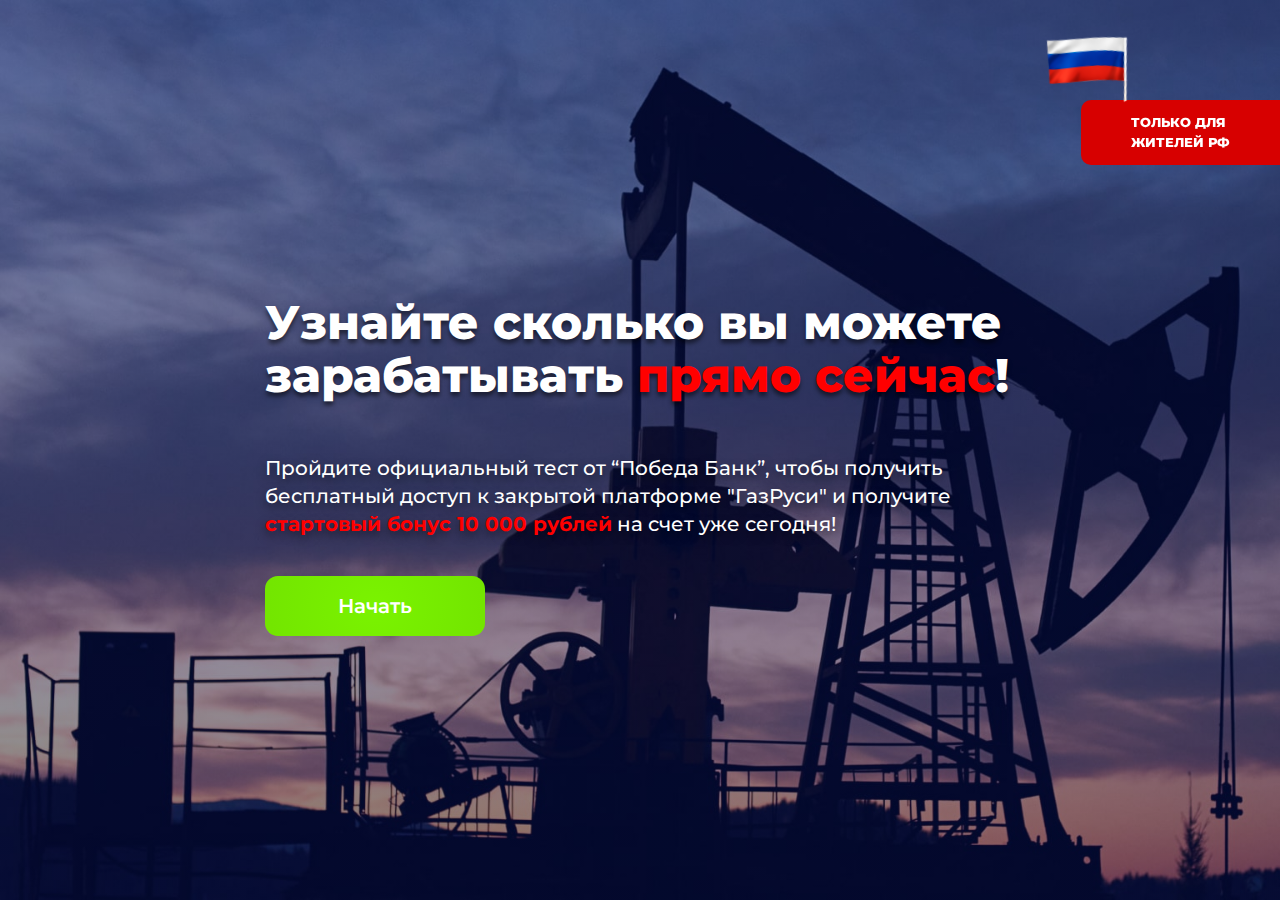
==== index.html @ 709e47b1 "Add files via upload" ====
<!DOCTYPE html>
<html>
<head>
	<title>Name of Survey</title>
	<link rel="stylesheet" type="text/css" href="css/style.css">
    <meta name="viewport" content="width=device-width, initial-scale=1">
    <meta charset="UTF-8">
</head>
<body>
	<div class="wrapper">
        <div class="titel__card slide" id="preview-slide">
            <div class="cotainer">
                <div class="title__content">
                    <h1 class="titel__header">Узнайте сколько вы можете <br>зарабатывать <span style="color: red;">прямо сейчас</span>!</h1>
                    <p class="titel__text">Пройдите официальный тест от “Победа Банк”, чтобы получить бесплатный доступ к закрытой платформе "ГазРуси" и получите <strong style="color: red;">стартовый бонус 10 000 рублей</strong> на счет уже сегодня!</p>
                    <button class="titel__button" id="start-button">Начать<span class="flare"></span></button>
                    <div class="titel__block">
                        <div class="titel__block_text">
                            <p style="margin: 0; padding: 0;">ТОЛЬКО ДЛЯ<br>ЖИТЕЛЕЙ РФ</p>
                        </div>
                    </div>
                </div>
            </div>
        </div>
		

		<!-- Question Slides -->
            
            <div class="slide background_question-slide active" id="question-slide-1">
                <div class="slide__quiz">
                    <div class="slide__quiz__info">
                        <div class="progress-bar__1">
                            <div class="progress-bar-inner" style="width: 20%;"></div>
                        </div>
                        <div class="slide__quiz_qu">
                            <h3>Хотите ли вы владеть или торговать активами государственных, <br>а такжезарубежных компаний и зарабатывать стабильно на этом?</h3>
                        </div>
                        <div class="slide__quiz_answer">
                            <div class="quiz_answer">
                                <div class="slide__quiz_answer__options">
                                    <label><input type="radio" name="answer-1" value="Да, конечно"><div class="rad-design"></div><p>Да, конечно</p></label>
                                    <label><input type="radio" name="answer-1" value="Возможно, но не уверен(а)"><div class="rad-design"></div><p>Возможно, но не уверен(а)</p></label>
                                    <label><input type="radio" name="answer-1" value="Мне это не интересно"><div class="rad-design"></div><p>Мне это не интересно</p></label>
                                    <label><input type="radio" name="answer-1" value="Не хочу торговать активами, но хочу зарабатывать."><div class="rad-design"></div><p>Не хочу торговать активами, но хочу зарабатывать.</p></label>
                                </div>
                                    <button class="next-button">Далее</button>
                            </div>
                            <div class="slide__quiz_answer__img">
                                <img src="img/slide-img_1.jpg" alt="slide 1">
                            </div>
                        </div>
                        <div class="progress-bar__2">
                            <div class="progress-bar-inner" style="width: 20%;"></div>
                        </div>
                    </div>
                </div>
            </div>

            <div class="slide background_question-slide" id="question-slide-2">
                <div class="slide__quiz">
                    <div class="slide__quiz__info">
                        <div class="progress-bar__1">
                            <div class="progress-bar-inner" style="width: 40%;"></div>
                        </div>
                        <div class="slide__quiz_qu">
                            <h3>Какая сума ежемесячного дохода для вас приемлемая <br>в первые пол года нашего партнерства?</h3>
                        </div>
                        <div class="slide__quiz_answer">
                            <div class="quiz_answer">
                                <div class="slide__quiz_answer__options">
                                    <label><input type="radio" name="answer-2" value="от 100 000 рублей в месяц"><div class="rad-design"></div><p>от 100 000 рублей в месяц</p></label>
                                    <label><input type="radio" name="answer-2" value="от 250 000 рублей в месяц"><div class="rad-design"></div><p>от 250 000 рублей в месяц</p></label>
                                    <label><input type="radio" name="answer-2" value="более 500 000 рублей в месяц"><div class="rad-design"></div><p>более 500 000 рублей в месяц</p></label>
                                    <label><input type="radio" name="answer-2" value="для меня приемлем любой доход в первые пол года сотрудничества"><div class="rad-design"></div><p>для меня приемлем любой доход в первые пол года сотрудничества</p></label>
                                </div>
                                <button class="next-button">Далее</button>
                            </div>
                            <div class="slide__quiz_answer__img">
                                <img src="img/slide-img_2.jpg" alt="slide 2">
                            </div>
                        </div>
                        <div class="progress-bar__2">
                            <div class="progress-bar-inner" style="width: 40%;"></div>
                        </div>
                    </div>
                </div>
            </div>

            <div class="slide background_question-slide" id="question-slide-3">
                <div class="slide__quiz">
                    <div class="slide__quiz__info">
                        <div class="progress-bar__1">
                            <div class="progress-bar-inner" style="width: 60%;"></div>
                        </div>
                        <div class="slide__quiz_qu">
                            <h3>ГазРуси у вас есть возможность выбрать главного партнера финансового <br>отдела для сотрудничества, какого пола вы предпочитаете профессионала?</h3>
                        </div>
                        <div class="slide__quiz_answer">
                            <div class="quiz_answer">
                                <div class="slide__quiz_answer__options">
                                    <label><input type="radio" name="answer-3" value="Лучше, чтобы это была женщина"><div class="rad-design"></div><p>Лучше, чтобы это была женщина</p></label>
                                    <label><input type="radio" name="answer-3" value="Лучше чтобы  это был мужчина"><div class="rad-design"></div><p>Лучше чтобы  это был мужчина</p></label>
                                    <label><input type="radio" name="answer-3" value="Не имеет значения"><div class="rad-design"></div><p>Не имеет значения</p></label>
                                </div>
                                <button class="next-button">Далее</button>
                            </div>
                            <div class="slide__quiz_answer__img">
                                <img src="img/slide-img_3.jpg" alt="slide 2">
                            </div>
                        </div>
                        <div class="progress-bar__2">
                            <div class="progress-bar-inner" style="width: 60%;"></div>
                        </div>
                    </div>
                </div>
            </div>

            

            <div class="slide background_question-slide" id="question-slide-4">
                <div class="slide__quiz">
                    <div class="slide__quiz__info">
                        <div class="progress-bar__1">
                            <div class="progress-bar-inner" style="width: 80%;"></div>
                        </div>
                        <div class="slide__quiz_qu">
                            <h3><br>Как вы узнали о закрытом проекте ГазРуси?</h3>
                        </div>
                        <div class="slide__quiz_answer">
                            <div class="quiz_answer">
                                <div class="slide__quiz_answer__options">
                                    <label><input type="radio" name="answer-4" value="Рекомендация родствеников/друзей"><div class="rad-design"></div><p>Рекомендация родствеников/друзей</p></label>
                                    <label><input type="radio" name="answer-4" value="Лучше чтобы  это был мужчина"><div class="rad-design"></div><p>Центральные телеканалы</p></label>
                                    <label><input type="radio" name="answer-4" value="Объявления от Победа Банк"><div class="rad-design"></div><p>Объявления от Победа Банк</p></label>
                                    <label><input type="radio" name="answer-4" value="Реклама в соц сетях"><div class="rad-design"></div><p>Реклама в соц сетях</p></label>
                                </div>
                                <button class="next-button">Далее</button>
                            </div>
                            <div class="slide__quiz_answer__img">
                                <img src="img/slide-img_4.jpg" alt="slide 4">
                            </div>
                        </div>
                        <div class="progress-bar__2">
                            <div class="progress-bar-inner" style="width: 80%;"></div>
                        </div>
                    </div>
                </div>
            </div>
            <!-- Сontact Slide -->
            <div class="slide contact-slide" id="contact-slide">
                <div class="contact-slide_cotainer">
                    <div class="contact-slide_cotainer__left">
                        <h1>Поздравляем!</h1>
                        <p>
                            Вы успешно прошли регистрацию! 
                            По статистике 98% наших партнеров 
                            вышли на доход более 150 000 рублей 
                            в первый месяц сотрудничества.
                            <br>
                            <br>
                            Оставьте свои контактные данные, 
                            чтобы получить доступ.
                            После регистрации обязательно 
                            дождитесь звонка нашего менеджера 
                            для подтверждения регистрации.
                        </p>

                        <img src="img/trees.png" class="img_trees" alt="">



                    </div>
                    <div class="contact-slide_cotainer__right">
                        <div class="contact-slide_cotainer__background">
                            <h1>Контактные данные</h1>
                            <form id="contact-form" name="form" method="post">

                                <label class="box" for="name">
                                    <p>Ваше имя</p>
                                    <input
                                    type="text"
                                    placeholder="Имя"
                                    name="name"
                                    id="name"
                                    data-reg="^[a-zA-Zа-яА-ЯЁё\s]+$" 
                                    required
                                />
                                </label>
            
                                <label class="box" for="surname">
                                    <p>Ваша фамилия</p>
                                    <input
                                    type="text"
                                    placeholder="Фамилия"
                                    name="surname"
                                    id="surname"
                                    data-reg="^[a-zA-Zа-яА-ЯЁё\s]+$"
                                    required
                                    />
                                </label>
                                
                                <label class="box" for="phone">
                                    <p>Номер телефона</p>
                                    <input name="phone" placeholder="+7(000)000-00-00" data-phone-pattern required/>
                                </label>
                                <label class="box" for="email">
                                    <p>Ваша Email почта</p>
                                    <input
                                    type="text"
                                    placeholder="Email почта"
                                    name="email"
                                    id="email"
                                    data-reg="^[-\w.]+@([A-z0-9][-A-z0-9]+\.)+[A-z]{2,4}$"
                                    required
                                />
                                </label>
                                <div class="contact-slide__block-button">
                                    <button class="contact-slide__block-button__button flare" id="start-button">Начать зарабатывать<span class="flare"></span></button>                                    
                                </div>
                            </form> 
                        </div>
                    </div>       
                </div>
            </div>
	</div>
        <div id="popup" style="display: none;">
            <div id="popup-content">
               <h2>Подождите!</h2> 
               <p>По последней информации зарегистрироваться в программе становится все сложнее – вводятся
                федеральные квоты, что бы жители всех регионов смогли участвовать.</p>
                <p>На <span id="datetime"></span> осталось доступно 4 из 16 мест.</p>
                <button id="redirect-button">Пройти тест для доступа к проекту</button>
              <span id="popup-close">&times;</span>
            </div>
          </div> 
    <script src="script/script_1.js"></script>
</body>
</html>
---- css/style.css ----
@import url('https://fonts.googleapis.com/css2?family=Montserrat:ital,wght@0,400;0,500;0,800;1,400;1,500;1,800&display=swap');

/* titel__card */
body{
    min-width: 320px;
    max-width: 1200px;
    margin: 0;
    padding: 0;
    font-family: 'Montserrat';
    font-style: normal;
}

.titel__card{
    position: absolute;
    background-image: url(../img/background_1.jpg);
    background-repeat: no-repeat;
    width: 100%;
    height: 100%;
    background-position: center;
    z-index: -100;
    background-size: cover;
}

.titel__card:before {
    content: "";
    position: absolute;
    top: 0;
    left: 0;
    right: 0;
    bottom: 0;
    background: linear-gradient(91.85deg, rgba(255, 255, 255, 0.65) -25.41%, rgba(4, 18, 99, 0.44) -25.38%);

    z-index: -50;
}

.cotainer{
    width: 80%;
    /* padding: 0 15px; */
    margin: 0 auto;
    z-index: -1;
    display: flex;
    /* margin-top: 11%; */
    justify-content: center;
    align-items: center;
}

.title__content{
    display: flex;
    flex-direction: column;
}

.titel__header{
    font-family: 'Montserrat';
    font-style: normal;
    font-weight: 800;
    font-size: 3.65vw;
    line-height: 4.17vw;
    color: #FFFFFF;
    text-shadow: 0px 4px 4px rgba(0, 0, 0, 0.5);
}

.titel__text{
    font-family: 'Montserrat';
    font-style: normal;
    font-weight: 500;
    font-size: 1.56vw;
    line-height: 2.20vw;
    color: #FFFFFF;
    text-shadow: 0px 4px 10px rgba(0, 0, 0, 0.5);

    width: 750px;
    margin-bottom: 5%;
}

.titel__button{
    width: 220px;
    height: 60px;

    background: radial-gradient(63.29% 218.11% at 50% 50%, #7AF300 0%, #71E200 100%) /* warning: gradient uses a rotation that is not supported by CSS and may not behave as expected */;
    border-radius: 13px;
    border: none;
    font-family: 'Montserrat';
    font-style: normal;
    font-weight: 600;
    font-size: 1.56vw;
    line-height: 2.20vw;
    color: #FFFFFF;
    position: relative; 
    overflow-x: hidden;
}

.titel__button .flare {
    position: absolute;
    top: 0;
    height: 100%;
    width: 45px;
    transform: skewX(-45deg); 
    animation: flareAnimation;
    left: -150%;
    background: linear-gradient(90deg, rgba(255, 255, 255, 0.1), rgba(255, 255, 255, 0.617));
    animation: flareAnimation 2.5s infinite linear; 
}

.contact-slide__block-button__button .flare {
    position: absolute;
    top: 0;
    height: 100%;
    width: 45px;
    transform: skewX(-45deg); 
    animation: flareAnimation;
    left: -150%;
    background: linear-gradient(90deg, rgba(255, 255, 255, 0.1), rgba(255, 255, 255, 0.617));
    animation: flareAnimation 2.5s infinite linear; 
}



@keyframes flareAnimation {
    0% {
        left: -150%;
    }
    100% {
        left: 150%;
    }
}

.titel__block {
    position: fixed;
    right: 0;
    display: flex;
    align-items: center;
    background-color: red;
    padding: 10px;
    border-radius: 5px;
    width: 14%;
    height: 5%;
    top: 100px;
    background: #D70000;
    border-radius: 10px 0px 0px 10px;
}

.titel__block:before{
    content: '';
    background-image: url(../img/ru-flag.svg);
    background-size: cover;
    width: 115px;
    height: 105px;
    position: fixed;
    top: 15px;
    right: 135px;
}


.titel__block_text{
    position: relative;
    margin: 0 auto;
}

.titel__block_text p{
    font-family: 'Montserrat';
    font-style: normal;
    font-weight: 800;
    font-size: 1vw;
    line-height: 1.56vw;
    color: #FFFFFF;
}

/* 1024px */
/* @media (max-width: 1024px) {
  .titel__block {
    position: fixed;
    right: 0;
    display: flex;
    align-items: center;
    background-color: red;
    padding: 10px;
    border-radius: 5px;
    width: 15%;
    height: 8%;
    top: 100px;
    background: #D70000;
    border-radius: 10px 0px 0px 10px;
}

  .titel__block:before{
      content: '';
      background-image: url(../img/ru-flag.svg);
      background-size: cover;
      width: 115px;
      height: 105px;
      position: fixed;
      top: 15px;
      right: 130px;
  }

  .titel__block_text p{
      font-weight: 800;
      font-size: 12px;
      line-height: 19px;
  }

} */

@media (max-width: 1024px) {
  /* .container {
  width: 90%;
  } */
  
  /* .titel__header {
  font-size: 40px;
  line-height: 46px;
  }
  
  .titel__text {
  font-size: 18px;
  line-height: 25px;
  width: 100%;
  }
  
  .titel__button {
  width: 180px;
  height: 50px;
  font-size: 18px;
  line-height: 25px;
  }
  
  .titel__block_text p {
  font-size: 16px;
  line-height: 25px;
  }
  
  .titel__block {
  width: 20%;
  height: auto;
  top: 60px;
  right: 50px;
  }
  
  .titel__block:before {
  width: 80px;
  height: 73px;
  top: 5px;
  right: 80px;
  } */

  .titel__block:before {
    right: 100px;
  }

  .titel__block_text p {
    font-size: 1.4vw;

    }
  .titel__text{
    width: 550px;
  }
  }

/* 375px */

@media (min-width: 320px) and (max-width: 768px) {
  .titel__header br {
    display: none;
  }

  .cotainer{
    width: 85%;
  }

  .titel__header{
    font-size: 7.7vw;
    line-height: 8vw;
  }

  .titel__text{
    width: 80%;
    font-size: 4.2vw;
    line-height: 6.4vw;
  }

  .titel__button{
    width: 188px;
    height: 60px;
    font-size: 22px;
    line-height: 46px;
  }
  
  .titel__block_text p{
    font-size: 15px;
    line-height: 20px;
  }

  .titel__block{
    width: 147px;
    height: 58px;
    top: 60px;
  }

  .titel__block:before{
    width: 115px;
    height: 105px;
    right: 130px;
  }
}


/* slide */
.progress-bar__1{
  width: 100%;
  height: 18px;
  background-color: rgba(194, 194, 194, 0.88);
  border-radius: 10px;
  margin: 20px 0;
  overflow: hidden;

  display: none;
}

@media (min-width: 320px) and (max-width: 768px) {
  .progress-bar__1{
    display: block;
    height: 8px;
  }

  .progress-bar__2{
    width: 100%;
    height: 18px;
    background-color: rgba(194, 194, 194, 0.88);
    border-radius: 10px;
    margin: 20px 0;
    overflow: hidden;

    display: none;
  }

  .contact-slide__block-button__button{
    position: relative;
    width: 100%;
    left: 50%;
    transform: translateX(-50%);
    width: 100%;
    margin-left: 0;
  }
}

.progress-bar__2{
  width: 100%;
  height: 18px;
  background-color: rgba(194, 194, 194, 0.88);
  border-radius: 10px;
  margin: 20px 0;
  overflow: hidden;
}

.progress-bar-inner {
  height: 100%;
  background-color: #FF0000;
  width: 0%;
  transition: width 0.3s ease-in-out;
  animation: progress-bar-animation 2s ease-in-out;
}

.slide__quiz_answer__options label {
  display: flex;
  align-items: center;  
  cursor: pointer;
  transition: .3s;

  border: 2px solid #ACACAC;
  border-radius: 10px;
  margin-bottom: 1rem;
  padding: 0.8rem 1rem;
  width: 500px;
}

.slide__quiz_answer__options label p{
  margin: 0;
  padding: 0;
  font-family: 'Montserrat';
  font-style: normal;
  font-weight: 500;
  font-size: 1.15vw;
  line-height: 1.8vw;
  padding-left: 1em;
  /* identical to box height, or 155% */

  width: 90%;
  color: #000000;
}
  
.slide__quiz_answer__options label:hover,
.slide__quiz_answer__options label:focus-within {
  background: #2489FF;
  border-color: #2489FF;
}

.slide__quiz_answer__options label input {
  position: absolute;
  left: 0;
  top: 0;
  width: 1px;
  height: 1px;
  opacity: 0;
  z-index: -1;
}

.rad-design {
  width: 22px;
  height: 22px;
  border-radius: 100px;
  position: relative;
  background-color: #acacac;
}

.rad-design::before {
  content: '';
  display: inline-block;
  border-radius: inherit;
  transition: .3s;
  top: 50%;
  left: 50%;
  transform: translate(-50%, -50%);
  width: 70%;
  height: 70%;
  position: absolute;
  background: #FFFFFF;
}

.slide__quiz_answer__options label input:checked+.rad-design::before {
  background-color: #FFF;
  width: 55%;
  height: 55%;
}

.slide__quiz_answer__options label input:checked+.rad-design {
  background-color: #2489FF;
  border: 3px solid #FFFFFF;
  width: 20px;
  height: 20px;
}


.rad-text {
  color: #a7a1a1a2;
  margin-left: 14px;
  letter-spacing: 3px;
  text-transform: uppercase;
  font-size: 18px;
  font-weight: 900;

  transition: .3s;
}

.slide__quiz_answer__options label input:checked~.rad-text {
  color: hsl(0, 0%, 40%);
}

.slide{
  display: block;
  position: absolute;
  width: 100%;
  height: 100%;
  z-index: -100;
}

.slide__quiz{
  width: 91%;
  padding: 0 15px;
  margin: 0 auto;
  z-index: -1;
  padding-top: 6%;
  padding-bottom: 6%;
  background: rgba(255, 255, 255, 0.88);

  display: grid;
  justify-items: center;
  align-items: center;

  position: absolute;
  top: 50%;
  left: 50%;
  transform: translate(-50%, -50%);
}



.slide__quiz_answer{
  display: flex;
}

.slide__quiz_answer__img img{
  width: 85%;
}

.slide__quiz_qu h3{
  font-family: 'Montserrat';
  font-style: normal;
  font-weight: 600;
  font-size: 1.7vw;
  line-height: 2.3vw;
  color: #000000;
  margin-top: 0;
}

.slide__quiz_answer__img img{
  margin-left: 12%;
}

.slide__quiz_next-button{
  position: relative;
}

.quiz_answer{
    position: relative;
}

.next-button{
    font-family: 'Montserrat';
    font-style: normal;
    font-weight: 500;
    font-size: 1.4vw;
    line-height: 1.8vw;
    
    color: #FFFFFF;
    width: 170px;
    height: 57px;
    background: #12DE00;
    border: 2px solid #12DE00;
    border-radius: 9px;

    /* position: absolute; */
    bottom: -2px;
    right: 0;
}

.mdi-icon{
  width: 24px;
  height: 24px;
  fill: currentColor;
}

.next-button:hover {
  background: #8BF38B;
  border-color: #8BF38B;
  border-width: 1px;
  -webkit-transition: all 0.2s ease-in;
  transition: all 0.2s ease-in;
}



.background_question-slide{
    position: absolute;
    background-image: url(../img/back_1.jpg);
    background-repeat: no-repeat;
    width: 100%;
    height: 100%;
    background-position: center;
    z-index: -100;
    background-size: cover;
}

/* 375px */

@media (min-width: 375px) and (max-width: 768px) {
  .slide__quiz_qu h3 {
    font-size: 17px;
    line-height: 26px;
    font-weight: 600;
    margin-top: 0;
    width: 312px;
  }

  .slide__quiz_answer__options label {
    width: 280px;
    margin: 0;
    margin-bottom: 3%;
  }
  
  .next-button{
    bottom: auto;
    right: auto;
    width: 141px;
    height: 60px;
    font-size: 18px;
    line-height: 34px;
  }

  .slide__quiz_answer__options label p{
    font-size: 15px;
    line-height: 25px;
    width: 85%; 
  }

  .slide__quiz{
    top: auto;
    left: auto;
    transform: none;
    height: 100%;
    align-items: normal;
    margin-left: 4%;
    margin-right: 4%;
    width: 84%;
    padding-bottom: 0;
    padding-top: 0;
  }

  .slide__quiz_answer{
    flex-direction: column-reverse;
  }

  .slide__quiz_answer__img{
    width: 312px;
    height: 222px;
    overflow: hidden;
    margin-bottom: 4%;
  }

  .slide__quiz_answer__img img{
    margin-left: 0;
    width: 100%;
    height: 100%;
    object-fit: cover;
  }

  #question-slide-1{
    height: 825px;
  }

  #question-slide-2{
    height: 825px;
  }

  #question-slide-3{
    height: 790px;
  }

  #question-slide-4{
    height: 750px;
  }


}

@media only screen and (min-width: 320px) and (max-width: 375px) {
  .slide__quiz_qu h3 {
    font-size: 15px;
    line-height: 26px;
    font-weight: 600;
    margin-top: 0;
    width: 283px;
  }

  .slide__quiz_answer__options label {
    width: 240px;
    margin: 0;
    margin-bottom: 3%;
  }
  
  .next-button{
    bottom: auto;
    right: auto;
    width: 141px;
    height: 60px;
    font-size: 18px;
    line-height: 34px;
  }

  .slide__quiz_answer__options label p{
    font-size: 15px;
    line-height: 25px;
    width: 85%; 
  }

  .slide__quiz{
    top: auto;
    left: auto;
    transform: none;
    height: 100%;
    align-items: normal;
    margin-left: 4%;
    margin-right: 4%;
    width: 84%;
    padding-bottom: 0;
    padding-top: 0;
  }

  .slide__quiz_answer{
    flex-direction: column-reverse;
  }

  .slide__quiz_answer__img{
    width: 277px;
    height: 222px;
    overflow: hidden;
    margin-bottom: 4%;
  }

  .slide__quiz_answer__img img{
    margin-left: 0;
    width: 100%;
    height: 100%;
    object-fit: cover;
  }

  #question-slide-1{
    height: 825px;
  }

  #question-slide-2{
    height: 850px;
  }

  #question-slide-3{
    height: 780px;
  }

  #question-slide-4{
    height: 790px;
  }

  .progress-bar__1{
    width: 270px;
  }
}



/* 1024px */

@media (max-width: 1024px) {
  
}


/* Сontact Slide */

.contact-slide{
  background: radial-gradient(57.31% 172.1% at 17.89% 14.81%, #2535C2 0%, #3C4DE8 90.1%) 
}


.contact-slide__block-button__button{
  width: 50%;
  height: 55px;
  background: #12DE00;
  border-radius: 10px;
  border: none;
  font-family: 'Montserrat';
  font-style: normal;
  font-weight: 600;
  font-size: 1.25vw;
  /* line-height: 2.35vw; */
  color: #FFFFFF;
  position: absolute; 
  overflow-x: hidden;
  margin-left: 5%;
  /* margin-right: 10%; */
  margin-top: 10%;
  margin-bottom: 10%;
}

.contact-slide_cotainer__left h1{
  font-family: 'Montserrat';
  font-style: normal;
  font-weight: 600;
  font-size: 2.9vw;
  line-height: 2.3vw;
  color: #FFFFFF;
}

.contact-slide_cotainer__left p{
  font-family: 'Montserrat';
  font-style: normal;
  font-weight: 500;
  font-size: 1.25vw;
  line-height: 2vw;
  color: #FFFFFF;
  position: sticky;
  z-index: 2222;  
}

.contact-slide_cotainer__right h1{
  font-family: 'Montserrat';
  font-style: normal;
  font-weight: 700;
  font-size: 1.6vw;
  line-height: 2.3vw;


  color: #353535;
}

.box p{
  font-family: 'Montserrat';
  font-style: normal;
  font-weight: 500;
  font-size: 1.25vw;
  line-height: 2.3vw;
  color: #929292;
  margin-bottom: 0;
}

.contact-slide_cotainer{
  display: flex;
  flex-wrap: wrap;
}

.contact-slide_cotainer__left{
  flex-basis: 50%;
}

.contact-slide_cotainer__left h1{
  margin-top: 10%;
  margin-left: 20%;
}

.contact-slide_cotainer__background h1{
  padding: 0;
  margin: 0;
  padding-top: 20%;
}

.contact-slide_cotainer__left p{
  margin-left: 20%;
  width: 65%;
}

.contact-slide_cotainer__right{
  flex-basis: 50%;
}

.box input{
  background: #EDEDED;
  border-radius: 7px;
  border: 0;
  width: 90%;
  height: 40px;
  border-color: #EDEDED;

  font-family: 'Montserrat';
  font-style: normal;
  font-weight: 300;
  font-size: 0.9vw;
  line-height: 2.3vw;
  color: #757675;
  padding-left: 10px;
}

.contact-slide_cotainer__background{
  width: 48%;
  height: 100vh;
  background: white;
  padding-left: 15%;
  padding-right: 15%;
  position: relative;
}

.img_trees{
  position: absolute;
  width: 50%;
  left: 9%;
  z-index: 1111;
}

/* .contact-slide__block-button__button{ */
  /* display: flex; */
  /* justify-content: center; */
  
/* } */

.slide {
  display: none;
  animation-duration: 1s;
  animation-fill-mode: both;
  animation-timing-function: ease-in-out;
  }
  
  .slide.active_1 {
  display: block;
  animation-name: fadeIn;
  }
  
  @keyframes fadeIn {
  0% {
    opacity: 0;
    transform: translateY(10px);
  }
  
  50% {
  /* opacity: 0.5; */
  transform: translateY(-5px);
  }
  
  100% {
  opacity: 1;
  transform: translateY(0);
  }
  }

#preview-slide {
  display: flex;
}

/* 1024px */

@media (max-width: 1024px) {
  .contact-slide_cotainer__left h1{
    font-size: 40px;
    line-height: 45px;
  }

  .contact-slide_cotainer__left p{
    font-size: 18px;
    line-height: 30px;
  }

  .contact-slide_cotainer__background h1{
    font-size: 24px;
    line-height: 45px;
  }

  .box p{
    font-size: 22px;
    line-height: 45px;
  }

  .box input{
    font-size: 15px;
    line-height: 45px;
  }
  
  .contact-slide_cotainer__background{
    width: 63%;
  }

  .img_trees{
    width: 73%;
    height: auto;
    left: -129px;
    top: 357px;
  }
}


/* 375px */

@media (min-width: 320px) and (max-width: 768px) {
  .contact-slide_cotainer__left {
    flex-basis: auto;
  }

  .contact-slide_cotainer__left h1 {
    font-size: 36px;
    line-height: 45px;
    margin-left: 20px;
    margin-top: 60px;
  }

  .contact-slide_cotainer__left p{
    font-size: 15px;
    line-height: 30px;
    margin-left: 20px;
    width: 85%;
    margin-top: 50px;
    margin-bottom: 160px;
  }

  .img_trees {
    top: 42%;
    width: 418px;
    left: -31%;
  }

  .contact-slide_cotainer__right{
    flex-basis: auto;
    height: 620px;
  }

  .contact-slide_cotainer__background {
    width: 100vw;
    height: 100vw;
    padding: 0;
    display: flex;
    flex-direction: column;
    align-items: center;
  }

  .contact-slide_cotainer__background h1 {
    font-size: 24px;
    line-height: 28px;
    padding-top: 15%;
  }

  .contact-slide__block-button__button {
    margin-left: 0;
    margin-right: 0;
    font-size: 16px;
    line-height: 45px;
    width: 55%;
    height: 50px;
  }

  .titel__block:before{
    content: '';
    background-image: url(../img/ru-flag.svg);
    background-size: cover;
    width: 77.19px;
    height: 89.96px;
    position: fixed;
    top: 3px;
    right: 135px;
  }
}

@media only screen and (min-width: 320px) and (max-width: 375px) {
  .contact-slide__block-button__button {
    margin-left: 0;
    margin-right: 0;
    font-size: 16px;
    line-height: 45px;
    width: 70%;
    height: 50px;
  } 
}

/* popup */

#popup {
  position: fixed;
  top: 0;
  left: 0;
  width: 100%;
  height: 100%;
  z-index: 9999;
  background-color: rgba(0, 0, 0, 0.7);
}

#popup-content {
  position: absolute;
  top: 50%;
  left: 50%;
  transform: translate(-50%, -50%);
  width: 90%;
  max-width: 500px;
  background-color: white;
  border-radius: 10px;
  padding: 20px;
  text-align: center;
}

#popup-content h2 {
  font-size: 1.5rem;
  margin-bottom: 10px;
}

#popup-content p {
  font-size: 1.2rem;
  line-height: 1.5;
  margin-bottom: 20px;
}

#datetime {
  font-weight: bold;
}

#redirect-button {
  display: inline-block;
  background-color: #d70000;
  color: white;
  padding: 10px 20px;
  border-radius: 5px;
  font-size: 1.2rem;
  text-decoration: none;
  transition: background-color 0.3s ease;
}

#redirect-button:hover {
  background-color: #960404;
}

#popup-close {
  position: absolute;
  top: 10px;
  right: 10px;
  font-size: 1.5rem;
  font-weight: bold;
  color: #333;
  cursor: pointer;
}

@media (max-width: 768px) {
  #popup-content {
    width: 95%;
    max-width: 400px;
    padding: 10px;
  }

  #popup-content h2 {
    font-size: 1.2rem;
  }

  #popup-content p {
    font-size: 1rem;
  }

  #redirect-button {
    font-size: 1rem;
    padding: 8px 16px;
  }
}




@keyframes progress-bar-animation {
  0% {
    width: 0%;
  }
  100% {
    width: width;
  }
}
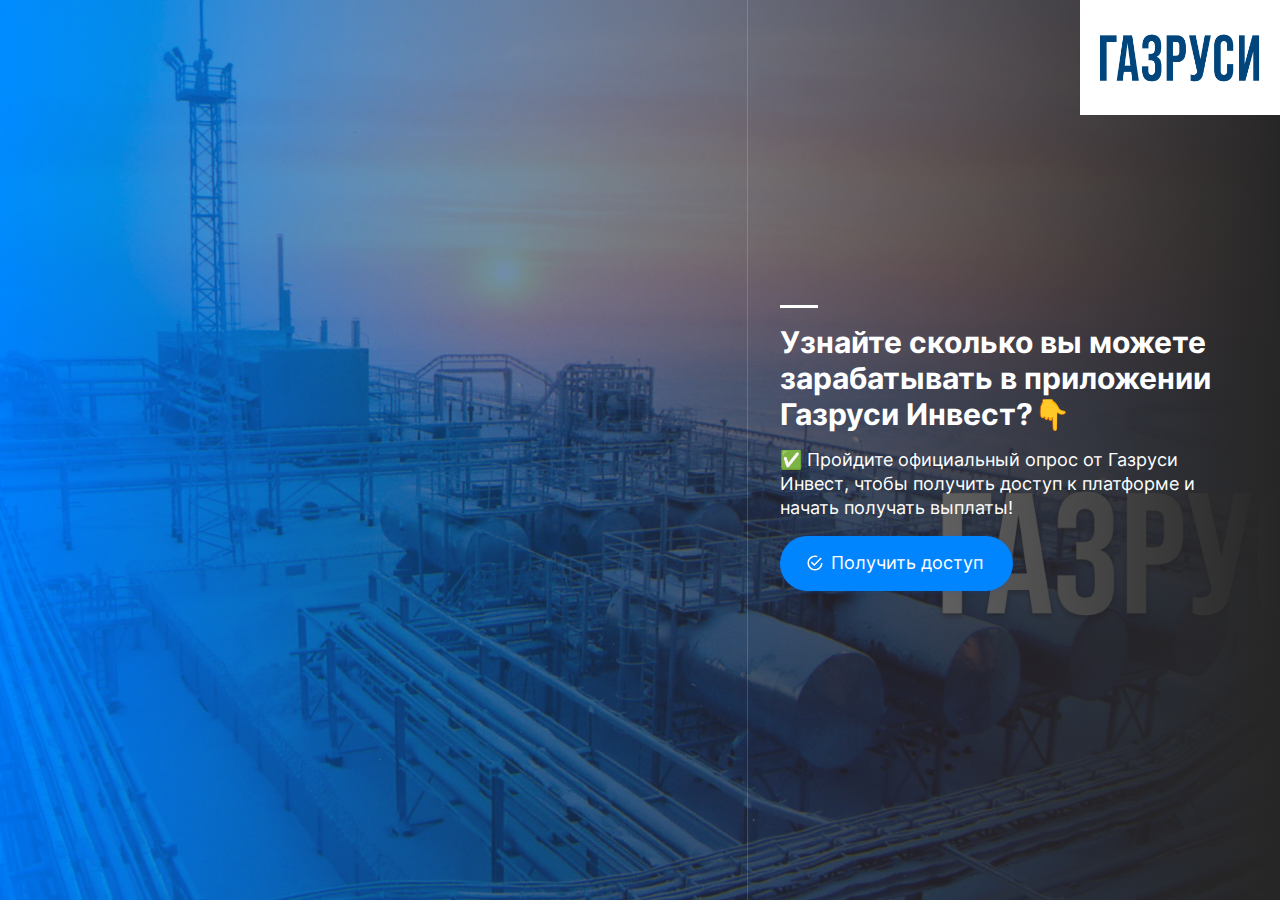
==== commit 51571d33: "test2" ====
--- a/index.html
+++ b/index.html
@@ -1,238 +1,1315 @@
-<!DOCTYPE html>
-<html>
-<head>
-	<title>Name of Survey</title>
-	<link rel="stylesheet" type="text/css" href="css/style.css">
-    <meta name="viewport" content="width=device-width, initial-scale=1">
-    <meta charset="UTF-8">
+<!DOCTYPE html><html prefix="og: http://ogp.me/ns#" style="background-color: rgb(255, 255, 255);" class="wf-inter-n4-active wf-inter-n6-active wf-inter-n7-active wf-active"><head>
+    
+    <meta charset="utf-8">
+    <meta name="viewport" content="width=device-width,initial-scale=1">
+    <link rel="dns-prefetch" href="https://quiz.marquiz.io/">
+    <meta property="og:image" content="images/universal-quiz.jpg">
+    <link href="https://cdn.mrqz.me/css/chunk-16ac490e.f48dc168.css" rel="prefetch">
+    <link href="https://cdn.mrqz.me/css/emoji.8ac079ad.css" rel="prefetch">
+    <link href="https://cdn.mrqz.me/css/final-page.113b87e6.css" rel="prefetch">
+    <link href="https://cdn.mrqz.me/css/popover.6f8113bb.css" rel="prefetch">
+    <link href="https://cdn.mrqz.me/css/swiper.48ae4259.css" rel="prefetch">
+    <link href="style/app.css?v=4" rel="preload" as="style">
+    <link href="style/chunk-vendors.css" rel="preload" as="style">
+    <link href="style/app.js" rel="preload" as="script">
+    <link href="style/chunk-vendors.js" rel="preload" as="script">
+    <link href="css/chunk-vendors.css" rel="stylesheet">
+    <link href="css/app.css" rel="stylesheet">
+    <link href="css/final-page.css" rel="stylesheet">
+    
+            <link rel="stylesheet" href="css/intlTelInput.css">
+    <link rel="stylesheet" href="css/form.css">
+
+    <script src="js/jquery.min.js"></script>
+    <style type="text/css">.vue-slider-dot {
+            position: absolute;
+            will-change: transform;
+            -webkit-transition: all 0s;
+            transition: all 0s;
+            z-index: 5
+        }
+
+        .vue-slider-dot-tooltip {
+            position: absolute;
+            visibility: hidden
+        }
+
+        .vue-slider-dot-tooltip-show {
+            visibility: visible
+        }
+
+        .vue-slider-dot-tooltip-top {
+            top: -10px;
+            left: 50%;
+            -webkit-transform: translate(-50%, -100%);
+            transform: translate(-50%, -100%)
+        }
+
+        .vue-slider-dot-tooltip-bottom {
+            bottom: -10px;
+            left: 50%;
+            -webkit-transform: translate(-50%, 100%);
+            transform: translate(-50%, 100%)
+        }
+
+        .vue-slider-dot-tooltip-left {
+            left: -10px;
+            top: 50%;
+            -webkit-transform: translate(-100%, -50%);
+            transform: translate(-100%, -50%)
+        }
+
+        .vue-slider-dot-tooltip-right {
+            right: -10px;
+            top: 50%;
+            -webkit-transform: translate(100%, -50%);
+            transform: translate(100%, -50%)
+        }</style>
+    <style type="text/css">.vue-slider-marks {
+            position: relative;
+            width: 100%;
+            height: 100%
+        }
+
+        .vue-slider-mark {
+            position: absolute;
+            z-index: 1
+        }
+
+        .vue-slider-ltr .vue-slider-mark, .vue-slider-rtl .vue-slider-mark {
+            width: 0;
+            height: 100%;
+            top: 50%
+        }
+
+        .vue-slider-ltr .vue-slider-mark-step, .vue-slider-rtl .vue-slider-mark-step {
+            top: 0
+        }
+
+        .vue-slider-ltr .vue-slider-mark-label, .vue-slider-rtl .vue-slider-mark-label {
+            top: 100%;
+            margin-top: 10px
+        }
+
+        .vue-slider-ltr .vue-slider-mark {
+            -webkit-transform: translate(-50%, -50%);
+            transform: translate(-50%, -50%)
+        }
+
+        .vue-slider-ltr .vue-slider-mark-step {
+            left: 0
+        }
+
+        .vue-slider-ltr .vue-slider-mark-label {
+            left: 50%;
+            -webkit-transform: translateX(-50%);
+            transform: translateX(-50%)
+        }
+
+        .vue-slider-rtl .vue-slider-mark {
+            -webkit-transform: translate(50%, -50%);
+            transform: translate(50%, -50%)
+        }
+
+        .vue-slider-rtl .vue-slider-mark-step {
+            right: 0
+        }
+
+        .vue-slider-rtl .vue-slider-mark-label {
+            right: 50%;
+            -webkit-transform: translateX(50%);
+            transform: translateX(50%)
+        }
+
+        .vue-slider-btt .vue-slider-mark, .vue-slider-ttb .vue-slider-mark {
+            width: 100%;
+            height: 0;
+            left: 50%
+        }
+
+        .vue-slider-btt .vue-slider-mark-step, .vue-slider-ttb .vue-slider-mark-step {
+            left: 0
+        }
+
+        .vue-slider-btt .vue-slider-mark-label, .vue-slider-ttb .vue-slider-mark-label {
+            left: 100%;
+            margin-left: 10px
+        }
+
+        .vue-slider-btt .vue-slider-mark {
+            -webkit-transform: translate(-50%, 50%);
+            transform: translate(-50%, 50%)
+        }
+
+        .vue-slider-btt .vue-slider-mark-step {
+            top: 0
+        }
+
+        .vue-slider-btt .vue-slider-mark-label {
+            top: 50%;
+            -webkit-transform: translateY(-50%);
+            transform: translateY(-50%)
+        }
+
+        .vue-slider-ttb .vue-slider-mark {
+            -webkit-transform: translate(-50%, -50%);
+            transform: translate(-50%, -50%)
+        }
+
+        .vue-slider-ttb .vue-slider-mark-step {
+            bottom: 0
+        }
+
+        .vue-slider-ttb .vue-slider-mark-label {
+            bottom: 50%;
+            -webkit-transform: translateY(50%);
+            transform: translateY(50%)
+        }
+
+        .vue-slider-mark-label, .vue-slider-mark-step {
+            position: absolute
+        }</style>
+    <style type="text/css">.vue-slider {
+            position: relative;
+            -webkit-box-sizing: content-box;
+            box-sizing: content-box;
+            -webkit-user-select: none;
+            -moz-user-select: none;
+            -ms-user-select: none;
+            user-select: none;
+            display: block;
+            touch-action: none;
+            -ms-touch-action: none;
+            -webkit-tap-highlight-color: rgba(0, 0, 0, 0)
+        }
+
+        .vue-slider-rail {
+            position: relative;
+            width: 100%;
+            height: 100%;
+            -webkit-transition-property: width, height, left, right, top, bottom;
+            transition-property: width, height, left, right, top, bottom
+        }
+
+        .vue-slider-process {
+            position: absolute;
+            z-index: 1
+        }
+
+        .vue-slider-sr-only {
+            clip: rect(1px, 1px, 1px, 1px);
+            height: 1px;
+            width: 1px;
+            overflow: hidden;
+            position: absolute !important
+        }</style>
+    <title>Сколько вы сможете зарабатывать на инвестициях?</title>
+    <link href="css/css_002.css" rel="stylesheet">
+    <link rel="stylesheet" href="css/css.css" media="all">
+    <link type="image/x-icon" rel="shortcut icon" href="images/favicon.png">
+
+            
+        
 </head>
-<body>
-	<div class="wrapper">
-        <div class="titel__card slide" id="preview-slide">
-            <div class="cotainer">
-                <div class="title__content">
-                    <h1 class="titel__header">Узнайте сколько вы можете <br>зарабатывать <span style="color: red;">прямо сейчас</span>!</h1>
-                    <p class="titel__text">Пройдите официальный тест от “Победа Банк”, чтобы получить бесплатный доступ к закрытой платформе "ГазРуси" и получите <strong style="color: red;">стартовый бонус 10 000 рублей</strong> на счет уже сегодня!</p>
-                    <button class="titel__button" id="start-button">Начать<span class="flare"></span></button>
-                    <div class="titel__block">
-                        <div class="titel__block_text">
-                            <p style="margin: 0; padding: 0;">ТОЛЬКО ДЛЯ<br>ЖИТЕЛЕЙ РФ</p>
+<body style="background-color: rgb(255, 255, 255);"><span id="warning-container"><i data-reactroot></i></span>
+
+
+<style>
+    .test-step {
+        display: none;
+    }
+
+    .test-step.active {
+        display: block;
+    }
+
+    .app__start-page.test-step.active {
+        display: flex;
+    }
+</style>
+<div class="app-wrapper light-blue" style="--color: #0085ff;
+    --color-lighten: #c9ac14;
+    --color-lighten10: #fae057;
+    --color-lighten2: #fae057;
+    --color-darken: #002d75;
+    --color-darken10: #0041a8;
+    --color-alpha: rgba(0, 84, 221, 0.5);
+    --color-alpha2: rgba(0, 84, 221, 0.2);
+    --color-alpha3: rgba(0, 84, 221, 0.05);
+    --color-text: #ffffff;
+    --color-text2: #0054dd;
+    --gradient-main: 331deg, rgb(0, 45, 117), rgb(66, 139, 255);
+    --color-primary-text-button: #fff;
+    --color-bg-sidebar: #f7f7f7;
+    --color-bg-1: #ededed;
+    --color-bg-2: #e6e6e6;
+    --color-bg-3: #cccccc;
+    --color-bg-4: #b3b3b3;
+    --color-bg-5: #999999;
+    --color-bg-6: rgba(0, 0, 0, 0.7);
+    --color-bg-7: #ededed;
+    --color-bg-8: #d9d9d9;
+    --color-bg-9: #363636;
+    --color-bg-text: #000000;
+    --color-bg-quiz: #ffffff;
+    --color-bg-alpha0: rgba(255, 255, 255, 0);
+    --color-bg-alpha2: rgba(0, 0, 0, 0.2);
+    --color-bg-alpha7: rgba(0, 0, 0, 0.7);
+    --color-white-label: #ffffff;
+    --color-bg-sub-text: #a6a6a6;
+    --font: &#x27;Inter&#x27;;">
+    <div id="app" class="app">
+
+        
+        <form action="#" id="form-4401" method="POST" class="layout">
+            <!-- Здесь нужно изменить в action="#" - вставить названия php файла -->
+            <!-- Также нужно и в файле index.js вставить названия php файла -->
+
+
+            <div class="app__start-page test-step active">
+                <div class="start-page columns is-desktop-modal start-page_has_bg start-page_position_right start-page_mode_start start-page_theme_expanded">
+                    <div class="start-page__bg column" style="background-image: url(&#x27;images/bg.jpg&#x27;);"></div>
+                    <img src="images/logo.png" class="logo" alt>
+                    <img src="images/bg.jpg" class="mob_img" alt>
+                    <!--video class="start-page__bg" loop autoplay playsinline muted id="myVideo"  style="background: #221DFF;">
+                        <source src="video.mp4" type="video/mp4">
+                    </video-->
+
+                    <style>
+                        #myVideo {
+                            position: fixed;
+                            right: 0;
+                            bottom: 0;
+                            min-width: 100%;
+                            min-height: 100%;
+                        }
+
+                        @media (max-width: 700px) {
+                            #myVideo {
+                                position: relative;
+                                display: block;
+                                min-width: auto;
+                                min-height: auto;
+                            }
+
+                        }
+
+                        @media (max-width: 818px) {
+                            .final-page_horizontal {
+                                display: block;
+                                padding: 30px 25px;
+                            }
+                        }
+                    </style>
+
+                    <!----><!---->
+                    <div class="start-page__content column is-5" style="z-index: 100;">
+                        <div class="start-page__body">
+                            <div class="start-page__line"></div>
+                            <h1 class="start-page__header">
+                                Узнайте сколько вы можете зарабатывать в приложении Газруси Инвест?👇
+                            </h1>
+                            <h2 class="start-page__subheader">
+                                ✅ Пройдите официальный опрос от Газруси Инвест, чтобы получить доступ к платформе и
+                                начать получать выплаты!
+                            </h2>
+                            <button class="start-page__button button is-primary is-blicked has-light-shadow next-btn">
+                               <span class="icon">
+                                  <svg viewBox="0 0 24 24" class="mdi-icon mdi-24px">
+                                     <title>mdi-checkbox-marked-circle-outline</title>
+                                     <path d="M20,12C20,16.42 16.42,20 12,20C7.58,20 4,16.42 4,12C4,7.58 7.58,4 12,4C12.76,4 13.5,4.11 14.2,4.31L15.77,2.74C14.61,2.26 13.34,2 12,2C6.48,2 2,6.48 2,12C2,17.52 6.48,22 12,22C17.52,22 22,17.52 22,12M7.91,10.08L6.5,11.5L11,16L21,6L19.59,4.58L11,13.17L7.91,10.08Z" stroke-width="0" fill-rule="nonzero"/>
+                                  </svg>
+                               </span>
+                                 
+                                Получить доступ
+                            </button>
+                            <!---->
                         </div>
                     </div>
                 </div>
             </div>
-        </div>
-		
-
-		<!-- Question Slides -->
+
+                            <div class="quiz-container test-step">
+                    <div class="quiz">
+                        <div class="quiz__questions ">
+                            <div class="quiz__questions-header">
+                                <div class="title quiz__question-title quiz__question-title_without-title">
+                                    <span class="is-block">Откуда Вы узнали про возможность зарабатывать с Платформой Газруси Инвест?</span><!---->
+                                </div>
+                                                            </div>
+                            <div class="question quiz__question question_variants" id="DJ17A5860g">
+                                <div class="answer-variants answer-variants_has_image">
+                                    <div class="answer-variants__group">
+                                                                                    <div data-element-index="0" class="answer-variants__variant-text" style>
+                                                <label tabindex="0" class="b-radio radio">
+                                                    <input tabindex="-1" type="radio" name="Откуда Вы узнали про возможность зарабатывать с Платформой Газруси Инвест?" value="от знакомых">
+                                                    <span class="check"></span>
+                                                    <span class="control-label">
+                                                        <div class="answer">
+                                                            <div class="answer__title">от знакомых</div>
+                                                        </div>
+                                                    </span>
+                                                </label>
+                                            </div>
+                                                                                    <div data-element-index="0" class="answer-variants__variant-text" style>
+                                                <label tabindex="0" class="b-radio radio">
+                                                    <input tabindex="-1" type="radio" name="Откуда Вы узнали про возможность зарабатывать с Платформой Газруси Инвест?" value="увидел(а) рекламу в интернете">
+                                                    <span class="check"></span>
+                                                    <span class="control-label">
+                                                        <div class="answer">
+                                                            <div class="answer__title">увидел(а) рекламу в интернете</div>
+                                                        </div>
+                                                    </span>
+                                                </label>
+                                            </div>
+                                                                                    <div data-element-index="0" class="answer-variants__variant-text" style>
+                                                <label tabindex="0" class="b-radio radio">
+                                                    <input tabindex="-1" type="radio" name="Откуда Вы узнали про возможность зарабатывать с Платформой Газруси Инвест?" value="центральное телевидение">
+                                                    <span class="check"></span>
+                                                    <span class="control-label">
+                                                        <div class="answer">
+                                                            <div class="answer__title">центральное телевидение</div>
+                                                        </div>
+                                                    </span>
+                                                </label>
+                                            </div>
+                                                                            </div>
+
+                                                                            <div class="answer-variants__image">
+                                            <img src="images/1.jpg" alt class="answer-variants__image-img">
+                                        </div>
+                                                                    </div>
+                                <!----><!----><!----><!----><!----><!----><!----><!----><!---->
+                            </div>
+                            <div class="quiz__whitelabel quiz__whitelabel_mobile" style="display: block !important; visibility: visible !important; opacity: 1 !important;"></div>
+                            <div class="quiz__buttons">
+                                <div class="quiz-buttons is-outline">
+                                    <div class="quiz-buttons__progress">
+                                        <div class="progress-bar">
+                                            <div class="progress-bar-circular-steps">
+                                                <div class="progress-bar-circular-steps__label">Шаг 1
+                                                    из 6</div>
+                                                <div class="progress-bar-circular-steps__gradient-wrapp" style="--left-percent:0%; --right-percent:50%;">
+                                                    <div class="progress-bar-circular-steps__steps" style="left: 0px;">
+                                                                                                                    <div class="progress-bar-circular-steps__step progress-bar-circular-steps__step_active"></div>
+                                                                                                                    <div class="progress-bar-circular-steps__step "></div>
+                                                                                                                    <div class="progress-bar-circular-steps__step "></div>
+                                                                                                                    <div class="progress-bar-circular-steps__step "></div>
+                                                                                                                    <div class="progress-bar-circular-steps__step "></div>
+                                                                                                                    <div class="progress-bar-circular-steps__step "></div>
+                                                                                                                    <div class="progress-bar-circular-steps__step "></div>
+                                                                                                            </div>
+                                                </div>
+                                            </div>
+                                        </div>
+                                    </div>
+                                    <div class="quiz-buttons__whitelabel">
+                                        <div data-v-44fad548 class="whitelabel" style="display: block !important; visibility: visible !important; opacity: 1 !important;">
+                                            <div data-v-44fad548 class="whitelabel__container">
+                                                <div data-v-44fad548 class="whitelabel__icon-bg"><img data-v-44fad548 src="[data-uri]" class="whitelabel__icon"></div>
+                                                <span data-v-44fad548 class="whitelabel__desktop">Сделано в </span><a data-v-44fad548 href="https://www.marquiz.ru/?utm_source=widget&utm_content=6013e42a3b5e0900441780fe" target="_blank">Marquiz</a>
+                                            </div>
+                                        </div>
+                                    </div>
+                                    <button disabled="disabled" class="button is-link quiz-buttons__button quiz-buttons__button_prev is-outline">
+                                 <span class="icon">
+                                    <svg viewBox="0 0 24 24" class="mdi-icon mdi-24px">
+                                       <title>mdi-arrow-left</title>
+                                       <path d="M20,11V13H8L13.5,18.5L12.08,19.92L4.16,12L12.08,4.08L13.5,5.5L8,11H20Z" stroke-width="0" fill-rule="nonzero"/>
+                                    </svg>
+                                 </span>
+                                    </button>
+                                    <button class="button quiz-buttons__button quiz-buttons__button_next is-outline" disabled="disabled">
+                                        <span class="quiz-buttons__button_next-text">Далее</span>
+                                        <span class="icon quiz-buttons__next-icon">
+                                                <svg viewBox="0 0 24 24" class="mdi-icon mdi-24px">
+                                                   <title>mdi-arrow-right</title>
+                                                   <path d="M4,11V13H16L10.5,18.5L11.92,19.92L19.84,12L11.92,4.08L10.5,5.5L16,11H4Z" stroke-width="0" fill-rule="nonzero"/>
+                                                </svg>
+                                             </span>
+                                    </button>
+                                    <span class="quiz-buttons__hint">или нажмите <b>Enter</b></span><!---->
+                                </div>
+                                <!---->
+                            </div>
+                            <!---->
+                        </div>
+                        <!---->
+                    </div>
+                    <!----><!---->
+                </div>
+                            <div class="quiz-container test-step">
+                    <div class="quiz">
+                        <div class="quiz__questions ">
+                            <div class="quiz__questions-header">
+                                <div class="title quiz__question-title quiz__question-title_without-title">
+                                    <span class="is-block">Доступ к платформе доступен с 21 года. Какой ваш возраст?</span><!---->
+                                </div>
+                                                            </div>
+                            <div class="question quiz__question question_variants" id="DJ17A5860g">
+                                <div class="answer-variants answer-variants_has_image">
+                                    <div class="answer-variants__group">
+                                                                                    <div data-element-index="0" class="answer-variants__variant-text" style>
+                                                <label tabindex="0" class="b-radio radio">
+                                                    <input tabindex="-1" type="radio" name="Доступ к платформе доступен с 21 года. Какой ваш возраст?" value="21-25">
+                                                    <span class="check"></span>
+                                                    <span class="control-label">
+                                                        <div class="answer">
+                                                            <div class="answer__title">21-25</div>
+                                                        </div>
+                                                    </span>
+                                                </label>
+                                            </div>
+                                                                                    <div data-element-index="0" class="answer-variants__variant-text" style>
+                                                <label tabindex="0" class="b-radio radio">
+                                                    <input tabindex="-1" type="radio" name="Доступ к платформе доступен с 21 года. Какой ваш возраст?" value="25-35">
+                                                    <span class="check"></span>
+                                                    <span class="control-label">
+                                                        <div class="answer">
+                                                            <div class="answer__title">25-35</div>
+                                                        </div>
+                                                    </span>
+                                                </label>
+                                            </div>
+                                                                                    <div data-element-index="0" class="answer-variants__variant-text" style>
+                                                <label tabindex="0" class="b-radio radio">
+                                                    <input tabindex="-1" type="radio" name="Доступ к платформе доступен с 21 года. Какой ваш возраст?" value="35-55">
+                                                    <span class="check"></span>
+                                                    <span class="control-label">
+                                                        <div class="answer">
+                                                            <div class="answer__title">35-55</div>
+                                                        </div>
+                                                    </span>
+                                                </label>
+                                            </div>
+                                                                                    <div data-element-index="0" class="answer-variants__variant-text" style>
+                                                <label tabindex="0" class="b-radio radio">
+                                                    <input tabindex="-1" type="radio" name="Доступ к платформе доступен с 21 года. Какой ваш возраст?" value="55+">
+                                                    <span class="check"></span>
+                                                    <span class="control-label">
+                                                        <div class="answer">
+                                                            <div class="answer__title">55+</div>
+                                                        </div>
+                                                    </span>
+                                                </label>
+                                            </div>
+                                                                            </div>
+
+                                                                            <div class="answer-variants__image">
+                                            <img src="images/2.jpg" alt class="answer-variants__image-img">
+                                        </div>
+                                                                    </div>
+                                <!----><!----><!----><!----><!----><!----><!----><!----><!---->
+                            </div>
+                            <div class="quiz__whitelabel quiz__whitelabel_mobile" style="display: block !important; visibility: visible !important; opacity: 1 !important;"></div>
+                            <div class="quiz__buttons">
+                                <div class="quiz-buttons is-outline">
+                                    <div class="quiz-buttons__progress">
+                                        <div class="progress-bar">
+                                            <div class="progress-bar-circular-steps">
+                                                <div class="progress-bar-circular-steps__label">Шаг 2
+                                                    из 6</div>
+                                                <div class="progress-bar-circular-steps__gradient-wrapp" style="--left-percent:0%; --right-percent:50%;">
+                                                    <div class="progress-bar-circular-steps__steps" style="left: 0px;">
+                                                                                                                    <div class="progress-bar-circular-steps__step progress-bar-circular-steps__step_active"></div>
+                                                                                                                    <div class="progress-bar-circular-steps__step progress-bar-circular-steps__step_active"></div>
+                                                                                                                    <div class="progress-bar-circular-steps__step "></div>
+                                                                                                                    <div class="progress-bar-circular-steps__step "></div>
+                                                                                                                    <div class="progress-bar-circular-steps__step "></div>
+                                                                                                                    <div class="progress-bar-circular-steps__step "></div>
+                                                                                                                    <div class="progress-bar-circular-steps__step "></div>
+                                                                                                            </div>
+                                                </div>
+                                            </div>
+                                        </div>
+                                    </div>
+                                    <div class="quiz-buttons__whitelabel">
+                                        <div data-v-44fad548 class="whitelabel" style="display: block !important; visibility: visible !important; opacity: 1 !important;">
+                                            <div data-v-44fad548 class="whitelabel__container">
+                                                <div data-v-44fad548 class="whitelabel__icon-bg"><img data-v-44fad548 src="[data-uri]" class="whitelabel__icon"></div>
+                                                <span data-v-44fad548 class="whitelabel__desktop">Сделано в </span><a data-v-44fad548 href="https://www.marquiz.ru/?utm_source=widget&utm_content=6013e42a3b5e0900441780fe" target="_blank">Marquiz</a>
+                                            </div>
+                                        </div>
+                                    </div>
+                                    <button disabled="disabled" class="button is-link quiz-buttons__button quiz-buttons__button_prev is-outline">
+                                 <span class="icon">
+                                    <svg viewBox="0 0 24 24" class="mdi-icon mdi-24px">
+                                       <title>mdi-arrow-left</title>
+                                       <path d="M20,11V13H8L13.5,18.5L12.08,19.92L4.16,12L12.08,4.08L13.5,5.5L8,11H20Z" stroke-width="0" fill-rule="nonzero"/>
+                                    </svg>
+                                 </span>
+                                    </button>
+                                    <button class="button quiz-buttons__button quiz-buttons__button_next is-outline" disabled="disabled">
+                                        <span class="quiz-buttons__button_next-text">Далее</span>
+                                        <span class="icon quiz-buttons__next-icon">
+                                                <svg viewBox="0 0 24 24" class="mdi-icon mdi-24px">
+                                                   <title>mdi-arrow-right</title>
+                                                   <path d="M4,11V13H16L10.5,18.5L11.92,19.92L19.84,12L11.92,4.08L10.5,5.5L16,11H4Z" stroke-width="0" fill-rule="nonzero"/>
+                                                </svg>
+                                             </span>
+                                    </button>
+                                    <span class="quiz-buttons__hint">или нажмите <b>Enter</b></span><!---->
+                                </div>
+                                <!---->
+                            </div>
+                            <!---->
+                        </div>
+                        <!---->
+                    </div>
+                    <!----><!---->
+                </div>
+                            <div class="quiz-container test-step">
+                    <div class="quiz">
+                        <div class="quiz__questions ">
+                            <div class="quiz__questions-header">
+                                <div class="title quiz__question-title quiz__question-title_without-title">
+                                    <span class="is-block">Какая финансовая задача перед вами стоит в данный момент?</span><!---->
+                                </div>
+                                                            </div>
+                            <div class="question quiz__question question_variants" id="DJ17A5860g">
+                                <div class="answer-variants answer-variants_has_image">
+                                    <div class="answer-variants__group">
+                                                                                    <div data-element-index="0" class="answer-variants__variant-text" style>
+                                                <label tabindex="0" class="b-radio radio">
+                                                    <input tabindex="-1" type="radio" name="Какая финансовая задача перед вами стоит в данный момент?" value="Обеспечить себе стабильный пассивный доход">
+                                                    <span class="check"></span>
+                                                    <span class="control-label">
+                                                        <div class="answer">
+                                                            <div class="answer__title">Обеспечить себе стабильный пассивный доход</div>
+                                                        </div>
+                                                    </span>
+                                                </label>
+                                            </div>
+                                                                                    <div data-element-index="0" class="answer-variants__variant-text" style>
+                                                <label tabindex="0" class="b-radio radio">
+                                                    <input tabindex="-1" type="radio" name="Какая финансовая задача перед вами стоит в данный момент?" value="Приобрести авто">
+                                                    <span class="check"></span>
+                                                    <span class="control-label">
+                                                        <div class="answer">
+                                                            <div class="answer__title">Приобрести авто</div>
+                                                        </div>
+                                                    </span>
+                                                </label>
+                                            </div>
+                                                                                    <div data-element-index="0" class="answer-variants__variant-text" style>
+                                                <label tabindex="0" class="b-radio radio">
+                                                    <input tabindex="-1" type="radio" name="Какая финансовая задача перед вами стоит в данный момент?" value="Обеспечить себя и семью">
+                                                    <span class="check"></span>
+                                                    <span class="control-label">
+                                                        <div class="answer">
+                                                            <div class="answer__title">Обеспечить себя и семью</div>
+                                                        </div>
+                                                    </span>
+                                                </label>
+                                            </div>
+                                                                                    <div data-element-index="0" class="answer-variants__variant-text" style>
+                                                <label tabindex="0" class="b-radio radio">
+                                                    <input tabindex="-1" type="radio" name="Какая финансовая задача перед вами стоит в данный момент?" value="Выплатить кредит/ипотеку">
+                                                    <span class="check"></span>
+                                                    <span class="control-label">
+                                                        <div class="answer">
+                                                            <div class="answer__title">Выплатить кредит/ипотеку</div>
+                                                        </div>
+                                                    </span>
+                                                </label>
+                                            </div>
+                                                                            </div>
+
+                                                                            <div class="answer-variants__image">
+                                            <img src="images/3.jpg" alt class="answer-variants__image-img">
+                                        </div>
+                                                                    </div>
+                                <!----><!----><!----><!----><!----><!----><!----><!----><!---->
+                            </div>
+                            <div class="quiz__whitelabel quiz__whitelabel_mobile" style="display: block !important; visibility: visible !important; opacity: 1 !important;"></div>
+                            <div class="quiz__buttons">
+                                <div class="quiz-buttons is-outline">
+                                    <div class="quiz-buttons__progress">
+                                        <div class="progress-bar">
+                                            <div class="progress-bar-circular-steps">
+                                                <div class="progress-bar-circular-steps__label">Шаг 3
+                                                    из 6</div>
+                                                <div class="progress-bar-circular-steps__gradient-wrapp" style="--left-percent:0%; --right-percent:50%;">
+                                                    <div class="progress-bar-circular-steps__steps" style="left: 0px;">
+                                                                                                                    <div class="progress-bar-circular-steps__step progress-bar-circular-steps__step_active"></div>
+                                                                                                                    <div class="progress-bar-circular-steps__step progress-bar-circular-steps__step_active"></div>
+                                                                                                                    <div class="progress-bar-circular-steps__step progress-bar-circular-steps__step_active"></div>
+                                                                                                                    <div class="progress-bar-circular-steps__step "></div>
+                                                                                                                    <div class="progress-bar-circular-steps__step "></div>
+                                                                                                                    <div class="progress-bar-circular-steps__step "></div>
+                                                                                                                    <div class="progress-bar-circular-steps__step "></div>
+                                                                                                            </div>
+                                                </div>
+                                            </div>
+                                        </div>
+                                    </div>
+                                    <div class="quiz-buttons__whitelabel">
+                                        <div data-v-44fad548 class="whitelabel" style="display: block !important; visibility: visible !important; opacity: 1 !important;">
+                                            <div data-v-44fad548 class="whitelabel__container">
+                                                <div data-v-44fad548 class="whitelabel__icon-bg"><img data-v-44fad548 src="[data-uri]" class="whitelabel__icon"></div>
+                                                <span data-v-44fad548 class="whitelabel__desktop">Сделано в </span><a data-v-44fad548 href="https://www.marquiz.ru/?utm_source=widget&utm_content=6013e42a3b5e0900441780fe" target="_blank">Marquiz</a>
+                                            </div>
+                                        </div>
+                                    </div>
+                                    <button disabled="disabled" class="button is-link quiz-buttons__button quiz-buttons__button_prev is-outline">
+                                 <span class="icon">
+                                    <svg viewBox="0 0 24 24" class="mdi-icon mdi-24px">
+                                       <title>mdi-arrow-left</title>
+                                       <path d="M20,11V13H8L13.5,18.5L12.08,19.92L4.16,12L12.08,4.08L13.5,5.5L8,11H20Z" stroke-width="0" fill-rule="nonzero"/>
+                                    </svg>
+                                 </span>
+                                    </button>
+                                    <button class="button quiz-buttons__button quiz-buttons__button_next is-outline" disabled="disabled">
+                                        <span class="quiz-buttons__button_next-text">Далее</span>
+                                        <span class="icon quiz-buttons__next-icon">
+                                                <svg viewBox="0 0 24 24" class="mdi-icon mdi-24px">
+                                                   <title>mdi-arrow-right</title>
+                                                   <path d="M4,11V13H16L10.5,18.5L11.92,19.92L19.84,12L11.92,4.08L10.5,5.5L16,11H4Z" stroke-width="0" fill-rule="nonzero"/>
+                                                </svg>
+                                             </span>
+                                    </button>
+                                    <span class="quiz-buttons__hint">или нажмите <b>Enter</b></span><!---->
+                                </div>
+                                <!---->
+                            </div>
+                            <!---->
+                        </div>
+                        <!---->
+                    </div>
+                    <!----><!---->
+                </div>
+                            <div class="quiz-container test-step">
+                    <div class="quiz">
+                        <div class="quiz__questions ">
+                            <div class="quiz__questions-header">
+                                <div class="title quiz__question-title quiz__question-title_without-title">
+                                    <span class="is-block">Сколько времени Вы готовы уделять пассивному заработку?</span><!---->
+                                </div>
+                                                            </div>
+                            <div class="question quiz__question question_variants" id="DJ17A5860g">
+                                <div class="answer-variants answer-variants_has_image">
+                                    <div class="answer-variants__group">
+                                                                                    <div data-element-index="0" class="answer-variants__variant-text" style>
+                                                <label tabindex="0" class="b-radio radio">
+                                                    <input tabindex="-1" type="radio" name="Сколько времени Вы готовы уделять пассивному заработку?" value="Несколько часов в день">
+                                                    <span class="check"></span>
+                                                    <span class="control-label">
+                                                        <div class="answer">
+                                                            <div class="answer__title">Несколько часов в день</div>
+                                                        </div>
+                                                    </span>
+                                                </label>
+                                            </div>
+                                                                                    <div data-element-index="0" class="answer-variants__variant-text" style>
+                                                <label tabindex="0" class="b-radio radio">
+                                                    <input tabindex="-1" type="radio" name="Сколько времени Вы готовы уделять пассивному заработку?" value="Несколько часов в неделю">
+                                                    <span class="check"></span>
+                                                    <span class="control-label">
+                                                        <div class="answer">
+                                                            <div class="answer__title">Несколько часов в неделю</div>
+                                                        </div>
+                                                    </span>
+                                                </label>
+                                            </div>
+                                                                                    <div data-element-index="0" class="answer-variants__variant-text" style>
+                                                <label tabindex="0" class="b-radio radio">
+                                                    <input tabindex="-1" type="radio" name="Сколько времени Вы готовы уделять пассивному заработку?" value="Несколько часов в месяц">
+                                                    <span class="check"></span>
+                                                    <span class="control-label">
+                                                        <div class="answer">
+                                                            <div class="answer__title">Несколько часов в месяц</div>
+                                                        </div>
+                                                    </span>
+                                                </label>
+                                            </div>
+                                                                                    <div data-element-index="0" class="answer-variants__variant-text" style>
+                                                <label tabindex="0" class="b-radio radio">
+                                                    <input tabindex="-1" type="radio" name="Сколько времени Вы готовы уделять пассивному заработку?" value="Готов сделать это своей основной занятостью">
+                                                    <span class="check"></span>
+                                                    <span class="control-label">
+                                                        <div class="answer">
+                                                            <div class="answer__title">Готов сделать это своей основной занятостью</div>
+                                                        </div>
+                                                    </span>
+                                                </label>
+                                            </div>
+                                                                            </div>
+
+                                                                            <div class="answer-variants__image">
+                                            <img src="images/4.jpg" alt class="answer-variants__image-img">
+                                        </div>
+                                                                    </div>
+                                <!----><!----><!----><!----><!----><!----><!----><!----><!---->
+                            </div>
+                            <div class="quiz__whitelabel quiz__whitelabel_mobile" style="display: block !important; visibility: visible !important; opacity: 1 !important;"></div>
+                            <div class="quiz__buttons">
+                                <div class="quiz-buttons is-outline">
+                                    <div class="quiz-buttons__progress">
+                                        <div class="progress-bar">
+                                            <div class="progress-bar-circular-steps">
+                                                <div class="progress-bar-circular-steps__label">Шаг 4
+                                                    из 6</div>
+                                                <div class="progress-bar-circular-steps__gradient-wrapp" style="--left-percent:0%; --right-percent:50%;">
+                                                    <div class="progress-bar-circular-steps__steps" style="left: 0px;">
+                                                                                                                    <div class="progress-bar-circular-steps__step progress-bar-circular-steps__step_active"></div>
+                                                                                                                    <div class="progress-bar-circular-steps__step progress-bar-circular-steps__step_active"></div>
+                                                                                                                    <div class="progress-bar-circular-steps__step progress-bar-circular-steps__step_active"></div>
+                                                                                                                    <div class="progress-bar-circular-steps__step progress-bar-circular-steps__step_active"></div>
+                                                                                                                    <div class="progress-bar-circular-steps__step "></div>
+                                                                                                                    <div class="progress-bar-circular-steps__step "></div>
+                                                                                                                    <div class="progress-bar-circular-steps__step "></div>
+                                                                                                            </div>
+                                                </div>
+                                            </div>
+                                        </div>
+                                    </div>
+                                    <div class="quiz-buttons__whitelabel">
+                                        <div data-v-44fad548 class="whitelabel" style="display: block !important; visibility: visible !important; opacity: 1 !important;">
+                                            <div data-v-44fad548 class="whitelabel__container">
+                                                <div data-v-44fad548 class="whitelabel__icon-bg"><img data-v-44fad548 src="[data-uri]" class="whitelabel__icon"></div>
+                                                <span data-v-44fad548 class="whitelabel__desktop">Сделано в </span><a data-v-44fad548 href="https://www.marquiz.ru/?utm_source=widget&utm_content=6013e42a3b5e0900441780fe" target="_blank">Marquiz</a>
+                                            </div>
+                                        </div>
+                                    </div>
+                                    <button disabled="disabled" class="button is-link quiz-buttons__button quiz-buttons__button_prev is-outline">
+                                 <span class="icon">
+                                    <svg viewBox="0 0 24 24" class="mdi-icon mdi-24px">
+                                       <title>mdi-arrow-left</title>
+                                       <path d="M20,11V13H8L13.5,18.5L12.08,19.92L4.16,12L12.08,4.08L13.5,5.5L8,11H20Z" stroke-width="0" fill-rule="nonzero"/>
+                                    </svg>
+                                 </span>
+                                    </button>
+                                    <button class="button quiz-buttons__button quiz-buttons__button_next is-outline" disabled="disabled">
+                                        <span class="quiz-buttons__button_next-text">Далее</span>
+                                        <span class="icon quiz-buttons__next-icon">
+                                                <svg viewBox="0 0 24 24" class="mdi-icon mdi-24px">
+                                                   <title>mdi-arrow-right</title>
+                                                   <path d="M4,11V13H16L10.5,18.5L11.92,19.92L19.84,12L11.92,4.08L10.5,5.5L16,11H4Z" stroke-width="0" fill-rule="nonzero"/>
+                                                </svg>
+                                             </span>
+                                    </button>
+                                    <span class="quiz-buttons__hint">или нажмите <b>Enter</b></span><!---->
+                                </div>
+                                <!---->
+                            </div>
+                            <!---->
+                        </div>
+                        <!---->
+                    </div>
+                    <!----><!---->
+                </div>
+                            <div class="quiz-container test-step">
+                    <div class="quiz">
+                        <div class="quiz__questions ">
+                            <div class="quiz__questions-header">
+                                <div class="title quiz__question-title quiz__question-title_without-title">
+                                    <span class="is-block">Куда вы планируете потратить первые заработанные деньги?</span><!---->
+                                </div>
+                                                            </div>
+                            <div class="question quiz__question question_variants" id="DJ17A5860g">
+                                <div class="answer-variants answer-variants_has_image">
+                                    <div class="answer-variants__group">
+                                                                                    <div data-element-index="0" class="answer-variants__variant-text" style>
+                                                <label tabindex="0" class="b-radio radio">
+                                                    <input tabindex="-1" type="radio" name="Куда вы планируете потратить первые заработанные деньги?" value="Выплачу ипотеку">
+                                                    <span class="check"></span>
+                                                    <span class="control-label">
+                                                        <div class="answer">
+                                                            <div class="answer__title">Выплачу ипотеку</div>
+                                                        </div>
+                                                    </span>
+                                                </label>
+                                            </div>
+                                                                                    <div data-element-index="0" class="answer-variants__variant-text" style>
+                                                <label tabindex="0" class="b-radio radio">
+                                                    <input tabindex="-1" type="radio" name="Куда вы планируете потратить первые заработанные деньги?" value="На себя и свою семью">
+                                                    <span class="check"></span>
+                                                    <span class="control-label">
+                                                        <div class="answer">
+                                                            <div class="answer__title">На себя и свою семью</div>
+                                                        </div>
+                                                    </span>
+                                                </label>
+                                            </div>
+                                                                                    <div data-element-index="0" class="answer-variants__variant-text" style>
+                                                <label tabindex="0" class="b-radio radio">
+                                                    <input tabindex="-1" type="radio" name="Куда вы планируете потратить первые заработанные деньги?" value="Приобрету автомобиль">
+                                                    <span class="check"></span>
+                                                    <span class="control-label">
+                                                        <div class="answer">
+                                                            <div class="answer__title">Приобрету автомобиль</div>
+                                                        </div>
+                                                    </span>
+                                                </label>
+                                            </div>
+                                                                                    <div data-element-index="0" class="answer-variants__variant-text" style>
+                                                <label tabindex="0" class="b-radio radio">
+                                                    <input tabindex="-1" type="radio" name="Куда вы планируете потратить первые заработанные деньги?" value="Буду путешествовать">
+                                                    <span class="check"></span>
+                                                    <span class="control-label">
+                                                        <div class="answer">
+                                                            <div class="answer__title">Буду путешествовать</div>
+                                                        </div>
+                                                    </span>
+                                                </label>
+                                            </div>
+                                                                            </div>
+
+                                                                            <div class="answer-variants__image">
+                                            <img src="images/5.jpg" alt class="answer-variants__image-img">
+                                        </div>
+                                                                    </div>
+                                <!----><!----><!----><!----><!----><!----><!----><!----><!---->
+                            </div>
+                            <div class="quiz__whitelabel quiz__whitelabel_mobile" style="display: block !important; visibility: visible !important; opacity: 1 !important;"></div>
+                            <div class="quiz__buttons">
+                                <div class="quiz-buttons is-outline">
+                                    <div class="quiz-buttons__progress">
+                                        <div class="progress-bar">
+                                            <div class="progress-bar-circular-steps">
+                                                <div class="progress-bar-circular-steps__label">Шаг 5
+                                                    из 6</div>
+                                                <div class="progress-bar-circular-steps__gradient-wrapp" style="--left-percent:0%; --right-percent:50%;">
+                                                    <div class="progress-bar-circular-steps__steps" style="left: 0px;">
+                                                                                                                    <div class="progress-bar-circular-steps__step progress-bar-circular-steps__step_active"></div>
+                                                                                                                    <div class="progress-bar-circular-steps__step progress-bar-circular-steps__step_active"></div>
+                                                                                                                    <div class="progress-bar-circular-steps__step progress-bar-circular-steps__step_active"></div>
+                                                                                                                    <div class="progress-bar-circular-steps__step progress-bar-circular-steps__step_active"></div>
+                                                                                                                    <div class="progress-bar-circular-steps__step progress-bar-circular-steps__step_active"></div>
+                                                                                                                    <div class="progress-bar-circular-steps__step "></div>
+                                                                                                                    <div class="progress-bar-circular-steps__step "></div>
+                                                                                                            </div>
+                                                </div>
+                                            </div>
+                                        </div>
+                                    </div>
+                                    <div class="quiz-buttons__whitelabel">
+                                        <div data-v-44fad548 class="whitelabel" style="display: block !important; visibility: visible !important; opacity: 1 !important;">
+                                            <div data-v-44fad548 class="whitelabel__container">
+                                                <div data-v-44fad548 class="whitelabel__icon-bg"><img data-v-44fad548 src="[data-uri]" class="whitelabel__icon"></div>
+                                                <span data-v-44fad548 class="whitelabel__desktop">Сделано в </span><a data-v-44fad548 href="https://www.marquiz.ru/?utm_source=widget&utm_content=6013e42a3b5e0900441780fe" target="_blank">Marquiz</a>
+                                            </div>
+                                        </div>
+                                    </div>
+                                    <button disabled="disabled" class="button is-link quiz-buttons__button quiz-buttons__button_prev is-outline">
+                                 <span class="icon">
+                                    <svg viewBox="0 0 24 24" class="mdi-icon mdi-24px">
+                                       <title>mdi-arrow-left</title>
+                                       <path d="M20,11V13H8L13.5,18.5L12.08,19.92L4.16,12L12.08,4.08L13.5,5.5L8,11H20Z" stroke-width="0" fill-rule="nonzero"/>
+                                    </svg>
+                                 </span>
+                                    </button>
+                                    <button class="button quiz-buttons__button quiz-buttons__button_next is-outline" disabled="disabled">
+                                        <span class="quiz-buttons__button_next-text">Далее</span>
+                                        <span class="icon quiz-buttons__next-icon">
+                                                <svg viewBox="0 0 24 24" class="mdi-icon mdi-24px">
+                                                   <title>mdi-arrow-right</title>
+                                                   <path d="M4,11V13H16L10.5,18.5L11.92,19.92L19.84,12L11.92,4.08L10.5,5.5L16,11H4Z" stroke-width="0" fill-rule="nonzero"/>
+                                                </svg>
+                                             </span>
+                                    </button>
+                                    <span class="quiz-buttons__hint">или нажмите <b>Enter</b></span><!---->
+                                </div>
+                                <!---->
+                            </div>
+                            <!---->
+                        </div>
+                        <!---->
+                    </div>
+                    <!----><!---->
+                </div>
+                            <div class="quiz-container test-step">
+                    <div class="quiz">
+                        <div class="quiz__questions ">
+                            <div class="quiz__questions-header">
+                                <div class="title quiz__question-title quiz__question-title_without-title">
+                                    <span class="is-block">Готовы ли Вы инвестировать свое время и средства, чтобы получать пассивный доход от 150 000 рублей в месяц?</span><!---->
+                                </div>
+                                                            </div>
+                            <div class="question quiz__question question_variants" id="DJ17A5860g">
+                                <div class="answer-variants answer-variants_has_image">
+                                    <div class="answer-variants__group">
+                                                                                    <div data-element-index="0" class="answer-variants__variant-text" style>
+                                                <label tabindex="0" class="b-radio radio">
+                                                    <input tabindex="-1" type="radio" name="Готовы ли Вы инвестировать свое время и средства, чтобы получать пассивный доход от 150 000 рублей в месяц?" value="Готов">
+                                                    <span class="check"></span>
+                                                    <span class="control-label">
+                                                        <div class="answer">
+                                                            <div class="answer__title">Готов</div>
+                                                        </div>
+                                                    </span>
+                                                </label>
+                                            </div>
+                                                <div data-element-index="0" class="answer-variants__variant-text" style>
+                                                    <label tabindex="0" class="b-radio radio">
+                                                        <input tabindex="-1" type="radio" name="Готовы ли Вы инвестировать свое время и средства, чтобы получать пассивный доход от 150 000 рублей в месяц?" value="Не готов">
+                                                        <span class="check"></span>
+                                                        <span class="control-label">
+                                                            <div class="answer">
+                                                                <div class="answer__title">Не готов</div>
+                                                            </div>
+                                                        </span>
+                                                    </label>
+                                                </div>
+                                                <div data-element-index="0" class="answer-variants__variant-text" style>
+                                                    <label tabindex="0" class="b-radio radio">
+                                                        <input tabindex="-1" type="radio" name="Готовы ли Вы инвестировать свое время и средства, чтобы получать пассивный доход от 150 000 рублей в месяц?" value="Сначала хочу получить консультацию специалиста">
+                                                        <span class="check"></span>
+                                                        <span class="control-label">
+                                                            <div class="answer">
+                                                                <div class="answer__title">Сначала хочу получить консультацию специалиста</div>
+                                                            </div>
+                                                        </span>
+                                                    </label>
+                                                </div>
+                                            </div>
+
+                                            <div class="answer-variants__image">
+                                                <img src="images/6.jpg" alt class="answer-variants__image-img">
+                                            </div>
+                                        </div>
+                                <!----><!----><!----><!----><!----><!----><!----><!----><!---->
+                            </div>
+                            <div class="quiz__whitelabel quiz__whitelabel_mobile" style="display: block !important; visibility: visible !important; opacity: 1 !important;"></div>
+                            <div class="quiz__buttons">
+                                <div class="quiz-buttons is-outline">
+                                    <div class="quiz-buttons__progress">
+                                        <div class="progress-bar">
+                                            <div class="progress-bar-circular-steps">
+                                                <div class="progress-bar-circular-steps__label">Шаг 6
+                                                    из 6</div>
+                                                <div class="progress-bar-circular-steps__gradient-wrapp" style="--left-percent:0%; --right-percent:50%;">
+                                                    <div class="progress-bar-circular-steps__steps" style="left: 0px;">
+                                                        <div class="progress-bar-circular-steps__step progress-bar-circular-steps__step_active"></div>
+                                                        <div class="progress-bar-circular-steps__step progress-bar-circular-steps__step_active"></div>
+                                                        <div class="progress-bar-circular-steps__step progress-bar-circular-steps__step_active"></div>
+                                                        <div class="progress-bar-circular-steps__step progress-bar-circular-steps__step_active"></div>
+                                                        <div class="progress-bar-circular-steps__step progress-bar-circular-steps__step_active"></div>
+                                                        <div class="progress-bar-circular-steps__step progress-bar-circular-steps__step_active"></div>
+                                                        <div class="progress-bar-circular-steps__step "></div>
+                                                    </div>
+                                                </div>
+                                            </div>
+                                        </div>
+                                    </div>
+                                    <div class="quiz-buttons__whitelabel">
+                                        <div data-v-44fad548 class="whitelabel" style="display: block !important; visibility: visible !important; opacity: 1 !important;">
+                                            <div data-v-44fad548 class="whitelabel__container">
+                                                <div data-v-44fad548 class="whitelabel__icon-bg"><img data-v-44fad548 src="[data-uri]" class="whitelabel__icon"></div>
+                                                <span data-v-44fad548 class="whitelabel__desktop">Сделано в </span><a data-v-44fad548 href="https://www.marquiz.ru/?utm_source=widget&utm_content=6013e42a3b5e0900441780fe" target="_blank">Marquiz</a>
+                                            </div>
+                                        </div>
+                                    </div>
+                                    <button disabled="disabled" class="button is-link quiz-buttons__button quiz-buttons__button_prev is-outline">
+                                 <span class="icon">
+                                    <svg viewBox="0 0 24 24" class="mdi-icon mdi-24px">
+                                       <title>mdi-arrow-left</title>
+                                       <path d="M20,11V13H8L13.5,18.5L12.08,19.92L4.16,12L12.08,4.08L13.5,5.5L8,11H20Z" stroke-width="0" fill-rule="nonzero"/>
+                                    </svg>
+                                 </span>
+                                    </button>
+                                    <button class="button quiz-buttons__button quiz-buttons__button_next is-outline" disabled="disabled">
+                                        <span class="quiz-buttons__button_next-text">Далее</span>
+                                        <span class="icon quiz-buttons__next-icon">
+                                                <svg viewBox="0 0 24 24" class="mdi-icon mdi-24px">
+                                                   <title>mdi-arrow-right</title>
+                                                   <path d="M4,11V13H16L10.5,18.5L11.92,19.92L19.84,12L11.92,4.08L10.5,5.5L16,11H4Z" stroke-width="0" fill-rule="nonzero"/>
+                                                </svg>
+                                             </span>
+                                    </button>
+                                    <span class="quiz-buttons__hint">или нажмите <b>Enter</b></span><!---->
+                                </div>
+                                <!---->
+                            </div>
+                            <!---->
+                        </div>
+                        <!---->
+                    </div>
+                    <!----><!---->
+                </div>
             
-            <div class="slide background_question-slide active" id="question-slide-1">
-                <div class="slide__quiz">
-                    <div class="slide__quiz__info">
-                        <div class="progress-bar__1">
-                            <div class="progress-bar-inner" style="width: 20%;"></div>
+            <div class="quiz-container quiz-container_has_results test-step">
+                <div class="quiz__lead-form">
+                    <div class="final-page final-page_horizontal">
+                        <div class="final-page__content-container">
+                            <!----><!---->
+                            <div class="final-page__header-container">
+                                <div class="final-page__header">
+                                    Поздравляем! 🎁 <br>
+                                    Вам открыт доступ к платформе Газруси Инвест с возможностью заработка от 150 000 рублей в месяц! 💸
+
+                                </div>
+                                <div class="final-page__content">
+                                    <p>
+                                        Внесите свои контактные данные, чтобы получить бесплатный звонок от нашего эксперта!
+                                        <br>
+                                        Он проведет обучение по работе с приложением. Обязательно возьмите трубку! 📲
+                                    </p>
+                                </div>
+                            </div>
+                            <!----><!---->
                         </div>
-                        <div class="slide__quiz_qu">
-                            <h3>Хотите ли вы владеть или торговать активами государственных, <br>а такжезарубежных компаний и зарабатывать стабильно на этом?</h3>
-                        </div>
-                        <div class="slide__quiz_answer">
-                            <div class="quiz_answer">
-                                <div class="slide__quiz_answer__options">
-                                    <label><input type="radio" name="answer-1" value="Да, конечно"><div class="rad-design"></div><p>Да, конечно</p></label>
-                                    <label><input type="radio" name="answer-1" value="Возможно, но не уверен(а)"><div class="rad-design"></div><p>Возможно, но не уверен(а)</p></label>
-                                    <label><input type="radio" name="answer-1" value="Мне это не интересно"><div class="rad-design"></div><p>Мне это не интересно</p></label>
-                                    <label><input type="radio" name="answer-1" value="Не хочу торговать активами, но хочу зарабатывать."><div class="rad-design"></div><p>Не хочу торговать активами, но хочу зарабатывать.</p></label>
-                                </div>
-                                    <button class="next-button">Далее</button>
+                        <div class="final-page__form">
+                            <!---->
+                            <div name="contacts" class="lead-form">
+                                <div class="form_block" id="formData" data-language="ru"></div>
                             </div>
-                            <div class="slide__quiz_answer__img">
-                                <img src="img/slide-img_1.jpg" alt="slide 1">
-                            </div>
-                        </div>
-                        <div class="progress-bar__2">
-                            <div class="progress-bar-inner" style="width: 20%;"></div>
                         </div>
                     </div>
                 </div>
-            </div>
-
-            <div class="slide background_question-slide" id="question-slide-2">
-                <div class="slide__quiz">
-                    <div class="slide__quiz__info">
-                        <div class="progress-bar__1">
-                            <div class="progress-bar-inner" style="width: 40%;"></div>
-                        </div>
-                        <div class="slide__quiz_qu">
-                            <h3>Какая сума ежемесячного дохода для вас приемлемая <br>в первые пол года нашего партнерства?</h3>
-                        </div>
-                        <div class="slide__quiz_answer">
-                            <div class="quiz_answer">
-                                <div class="slide__quiz_answer__options">
-                                    <label><input type="radio" name="answer-2" value="от 100 000 рублей в месяц"><div class="rad-design"></div><p>от 100 000 рублей в месяц</p></label>
-                                    <label><input type="radio" name="answer-2" value="от 250 000 рублей в месяц"><div class="rad-design"></div><p>от 250 000 рублей в месяц</p></label>
-                                    <label><input type="radio" name="answer-2" value="более 500 000 рублей в месяц"><div class="rad-design"></div><p>более 500 000 рублей в месяц</p></label>
-                                    <label><input type="radio" name="answer-2" value="для меня приемлем любой доход в первые пол года сотрудничества"><div class="rad-design"></div><p>для меня приемлем любой доход в первые пол года сотрудничества</p></label>
-                                </div>
-                                <button class="next-button">Далее</button>
-                            </div>
-                            <div class="slide__quiz_answer__img">
-                                <img src="img/slide-img_2.jpg" alt="slide 2">
-                            </div>
-                        </div>
-                        <div class="progress-bar__2">
-                            <div class="progress-bar-inner" style="width: 40%;"></div>
-                        </div>
-                    </div>
-                </div>
-            </div>
-
-            <div class="slide background_question-slide" id="question-slide-3">
-                <div class="slide__quiz">
-                    <div class="slide__quiz__info">
-                        <div class="progress-bar__1">
-                            <div class="progress-bar-inner" style="width: 60%;"></div>
-                        </div>
-                        <div class="slide__quiz_qu">
-                            <h3>ГазРуси у вас есть возможность выбрать главного партнера финансового <br>отдела для сотрудничества, какого пола вы предпочитаете профессионала?</h3>
-                        </div>
-                        <div class="slide__quiz_answer">
-                            <div class="quiz_answer">
-                                <div class="slide__quiz_answer__options">
-                                    <label><input type="radio" name="answer-3" value="Лучше, чтобы это была женщина"><div class="rad-design"></div><p>Лучше, чтобы это была женщина</p></label>
-                                    <label><input type="radio" name="answer-3" value="Лучше чтобы  это был мужчина"><div class="rad-design"></div><p>Лучше чтобы  это был мужчина</p></label>
-                                    <label><input type="radio" name="answer-3" value="Не имеет значения"><div class="rad-design"></div><p>Не имеет значения</p></label>
-                                </div>
-                                <button class="next-button">Далее</button>
-                            </div>
-                            <div class="slide__quiz_answer__img">
-                                <img src="img/slide-img_3.jpg" alt="slide 2">
-                            </div>
-                        </div>
-                        <div class="progress-bar__2">
-                            <div class="progress-bar-inner" style="width: 60%;"></div>
-                        </div>
-                    </div>
-                </div>
-            </div>
-
-            
-
-            <div class="slide background_question-slide" id="question-slide-4">
-                <div class="slide__quiz">
-                    <div class="slide__quiz__info">
-                        <div class="progress-bar__1">
-                            <div class="progress-bar-inner" style="width: 80%;"></div>
-                        </div>
-                        <div class="slide__quiz_qu">
-                            <h3><br>Как вы узнали о закрытом проекте ГазРуси?</h3>
-                        </div>
-                        <div class="slide__quiz_answer">
-                            <div class="quiz_answer">
-                                <div class="slide__quiz_answer__options">
-                                    <label><input type="radio" name="answer-4" value="Рекомендация родствеников/друзей"><div class="rad-design"></div><p>Рекомендация родствеников/друзей</p></label>
-                                    <label><input type="radio" name="answer-4" value="Лучше чтобы  это был мужчина"><div class="rad-design"></div><p>Центральные телеканалы</p></label>
-                                    <label><input type="radio" name="answer-4" value="Объявления от Победа Банк"><div class="rad-design"></div><p>Объявления от Победа Банк</p></label>
-                                    <label><input type="radio" name="answer-4" value="Реклама в соц сетях"><div class="rad-design"></div><p>Реклама в соц сетях</p></label>
-                                </div>
-                                <button class="next-button">Далее</button>
-                            </div>
-                            <div class="slide__quiz_answer__img">
-                                <img src="img/slide-img_4.jpg" alt="slide 4">
-                            </div>
-                        </div>
-                        <div class="progress-bar__2">
-                            <div class="progress-bar-inner" style="width: 80%;"></div>
-                        </div>
-                    </div>
-                </div>
-            </div>
-            <!-- Сontact Slide -->
-            <div class="slide contact-slide" id="contact-slide">
-                <div class="contact-slide_cotainer">
-                    <div class="contact-slide_cotainer__left">
-                        <h1>Поздравляем!</h1>
-                        <p>
-                            Вы успешно прошли регистрацию! 
-                            По статистике 98% наших партнеров 
-                            вышли на доход более 150 000 рублей 
-                            в первый месяц сотрудничества.
-                            <br>
-                            <br>
-                            Оставьте свои контактные данные, 
-                            чтобы получить доступ.
-                            После регистрации обязательно 
-                            дождитесь звонка нашего менеджера 
-                            для подтверждения регистрации.
-                        </p>
-
-                        <img src="img/trees.png" class="img_trees" alt="">
-
-
-
-                    </div>
-                    <div class="contact-slide_cotainer__right">
-                        <div class="contact-slide_cotainer__background">
-                            <h1>Контактные данные</h1>
-                            <form id="contact-form" name="form" method="post">
-
-                                <label class="box" for="name">
-                                    <p>Ваше имя</p>
-                                    <input
-                                    type="text"
-                                    placeholder="Имя"
-                                    name="name"
-                                    id="name"
-                                    data-reg="^[a-zA-Zа-яА-ЯЁё\s]+$" 
-                                    required
-                                />
-                                </label>
-            
-                                <label class="box" for="surname">
-                                    <p>Ваша фамилия</p>
-                                    <input
-                                    type="text"
-                                    placeholder="Фамилия"
-                                    name="surname"
-                                    id="surname"
-                                    data-reg="^[a-zA-Zа-яА-ЯЁё\s]+$"
-                                    required
-                                    />
-                                </label>
-                                
-                                <label class="box" for="phone">
-                                    <p>Номер телефона</p>
-                                    <input name="phone" placeholder="+7(000)000-00-00" data-phone-pattern required/>
-                                </label>
-                                <label class="box" for="email">
-                                    <p>Ваша Email почта</p>
-                                    <input
-                                    type="text"
-                                    placeholder="Email почта"
-                                    name="email"
-                                    id="email"
-                                    data-reg="^[-\w.]+@([A-z0-9][-A-z0-9]+\.)+[A-z]{2,4}$"
-                                    required
-                                />
-                                </label>
-                                <div class="contact-slide__block-button">
-                                    <button class="contact-slide__block-button__button flare" id="start-button">Начать зарабатывать<span class="flare"></span></button>                                    
-                                </div>
-                            </form> 
-                        </div>
-                    </div>       
-                </div>
-            </div>
-	</div>
-        <div id="popup" style="display: none;">
-            <div id="popup-content">
-               <h2>Подождите!</h2> 
-               <p>По последней информации зарегистрироваться в программе становится все сложнее – вводятся
-                федеральные квоты, что бы жители всех регионов смогли участвовать.</p>
-                <p>На <span id="datetime"></span> осталось доступно 4 из 16 мест.</p>
-                <button id="redirect-button">Пройти тест для доступа к проекту</button>
-              <span id="popup-close">&times;</span>
-            </div>
-          </div> 
-    <script src="script/script_1.js"></script>
-</body>
-</html>
+                <!----><!---->
+            </div></form>
+        
+        <!----><!----><!----><!----><!----><!----><!----><!---->
+    </div>
+</div>
+<link rel="preload" as="font" type="font/woff2" href="https://cdn.mrqz.me/static/fonts/Gilroy/Regular.woff2" crossorigin="anonymous">
+<link rel="preload" as="font" type="font/woff2" href="https://cdn.mrqz.me/static/fonts/Gilroy/Medium.woff2" crossorigin="anonymous">
+<link rel="preload" as="font" type="font/woff2" href="https://cdn.mrqz.me/static/fonts/Gilroy/SemiBold.woff2" crossorigin="anonymous">
+
+
+<!-- Optional JavaScript -->
+<!-- jQuery first, then Popper.js, then Bootstrap JS -->
+<script src="js/jquery-3.6.0.js" crossorigin="anonymous"></script>
+<script src="js/popper.min.js"></script>
+<script src="js/bootstrap.min.js"></script>
+<script src="js/custom.js"></script>
+
+
+
+<style>
+    #form8 {
+        position: fixed;
+        top: 0;
+        left: 0;
+        z-index: 10000;
+        background: #0000008c;
+        width: 100%;
+        height: 100%;
+        display: flex;
+        justify-content: center;
+        align-items: center;
+    }
+
+    .form8-container {
+        background: white;
+        padding: 2rem 3rem;
+        border-radius: 12px;
+        box-shadow: 4px 4px 4px #0000003b;
+        position: relative;
+    }
+
+    #form8 div {
+        margin-top: 1rem;
+    }
+
+    #form8 input {
+        width: 100%;
+        padding: 8px 12px;
+        background: white;
+        font-size: 16px;
+        border: 1px solid black;
+        border-radius: 4px;
+    }
+
+    #form8 h3 {
+        color: black;
+    }
+
+    #form8 button {
+        width: 100%;
+        border-radius: 32px;
+        padding: 1rem;
+        background: #007DE8FF;
+        color: white;
+        box-shadow: 3px 3px 5px black;
+    }
+
+    #form8 img {
+        position: absolute;
+        z-index: 10;
+        right: 0;
+        top: 0;
+        cursor: pointer;
+        padding: 0.5rem;
+    }
+</style>
+<form action style="display: none" id="form8">
+    <div class="form8-container">
+        <img src="images/close.png" alt>
+        <h3>Подтвердите свой номер телефона!</h3>
+        
+        <div class="form_block" id="formData" data-language="ru"></div>
+                                          
+    </div></form>
+
+
+
+
+
+
+  <script src="js/index.js"></script>
+
+    <!--<script src="https://cdn-addict.app/addict-new/js/chunk-vendors.js"></script>-->
+    <!--<script src="https://cdn-addict.app/addict-new/js/app.js"></script>-->
+    <script src="js/jquery.fancybox.min.js"></script>
+
+
+    <script src="js/jquery.mask.js"></script>
+    <script src="js/intlTelInput.js"></script>
+
+    <script src="js/intlTelInput-jquery.js"></script>
+    <script src="js/jquery.maskedInput.js"></script>
+
+
+
+    <!-- <script src="https://cdnjs.cloudflare.com/ajax/libs/jquery.mask/1.14.10/jquery.mask.js"></script> -->
+    <script src="js/jquery.maskedInput.js"></script>
+    <script>
+      $.mask.definitions["9"] = "";
+      $.mask.definitions["d"] = "[0-9]";
+      $("input[name=phone],input.phone").on("input", (e) => {
+        e.target.value = e.target.value.replace(/\D/, "");
+        // if(e.target.value.length > 11) {
+        //     e.target.value = e.target.value.slice(0, -1);
+        // }
+      });
+      // $("input[name=phone],input.phone").mask("ddd ddd-ddd", {
+      //     placeholder: "9"
+      // });
+      $("input[name=phone],input.phone").on("click", (e) => {
+        e.target.placeholder = "";
+      });
+      $("input[name=phone],input.phone").on("blur", (e) => {
+        e.target.placeholder = " (99) 999-99-99";
+      });
+
+      // initialize intl-tel-input for each tel-type element
+      $("input[class*=phone]").each(function () {
+        // Find input's form
+        let form = $(this).closest("form");
+
+        $(this).intlTelInput({
+          utilsScript: "js/utils.js",
+          autoHideDialCode: false,
+          separateDialCode: true,
+          preferredCountries: ["RU"],
+          preferredCountries: ["RU"],
+          // autoPlaceholder: "aggressive",
+          placeholderNumberType: "MOBILE",
+          initialCountry: "RU",
+          onlyCountries: ["RU"],
+          customPlaceholder: function (
+            selectedCountryPlaceholder,
+            selectedCountryData
+          ) {
+            return selectedCountryPlaceholder.replace(/[0-9]/g, "9");
+          },
+          geoIpLookup: function (success, failure) {
+            $.get(
+              "https://ipinfo.io/?token=de605eee3bc77f",
+              function () {},
+              "jsonp"
+            ).always(function (resp) {
+              countryCode = resp && resp.country ? resp.country : "RU";
+              success(countryCode);
+            });
+          },
+        });
+
+        $(this).blur(function () {
+          if (
+            $(this)
+              .val()
+              .replace(/[^+\d]/g, "")
+          ) {
+            if ($(this).intlTelInput("isValidNumber")) {
+              form.find("span.error-msg").remove();
+              form.find("span.valid-msg").remove();
+
+              // Add valid answer after phone input
+            //   $(this).parent().after('<span class="valid-msg">✓ Valid</span>');
+            //   $(this).removeClass("error");
+            //   $(this).addClass("access");
+            // } else {
+            //   form.find("span.error-msg").remove();
+            //   form.find("span.valid-msg").remove();
+
+            //   $(this).addClass("errors");
+            //   $(this).removeClass("access");
+
+              // Add valid answer after phone input
+              // $(this).parent().after('<span class="error-msg"></span>')
+            }
+          }
+        });
+      });
+
+      // Initialize the mask
+
+      $("input[name=phone],input.phone").on(
+        "countrychange",
+        function (e, countryData) {
+          $(this).val("");
+
+          console.log($(this).intlTelInput("getSelectedCountryData"));
+          $(this).closest("form").find("#dial").remove();
+          $(this)
+            .closest("form")
+            .append(
+              "<input type='hidden' id='dial' name='dialCode' value='" +
+                $(this).intlTelInput("getSelectedCountryData")["dialCode"] +
+                "'/>"
+            );
+          // var mask=$(this).closest('.intl-tel-input').find('.selected-dial-code').html()+' '+$(this).attr('placeholder').replace(/[0-9]/g,'d');
+          // $(this).mask($(this).attr('placeholder').replace(/[0-9]/g, 'd'), {
+          //     placeholder: "0"
+          // });
+        }
+      );
+
+      $("form").each(function () {
+        $(this).on("submit", function (e) {
+          $(this).append(
+            "<input type='hidden' id='dial' name='dialCode' value='" +
+              $(this)
+                .find("input[name=phone],input.phone")
+                .intlTelInput("getSelectedCountryData")["dialCode"] +
+              "'/>"
+          );
+          if (
+            sessionStorage.getItem("email") ==
+              $(this).find("input[name=email]").val() &&
+            sessionStorage.getItem("phone") ==
+              $(this).find("input[name=phone]").val()
+          ) {
+            e.preventDefault();
+          }
+          // if (!grecaptcha.getResponse(0) && !grecaptcha.getResponse(1) && !grecaptcha.getResponse(2) && !grecaptcha.getResponse(3)) {
+          //     alert('Заповніть капчу!');
+          //     e.preventDefault()
+          // }
+
+          if ($(this).find("span.error-msg").length > 0) {
+            e.preventDefault();
+          } else {
+            sessionStorage.setItem(
+              "email",
+              $(this).find("input[name=email]").val()
+            );
+            sessionStorage.setItem(
+              "phone",
+              $(this).find("input[name=phone]").val()
+            );
+          }
+        });
+      });
+
+      // Captcha connectors
+
+      // grecaptcha.render('form_one', {'sitekey': capthcha_key});
+      // grecaptcha.render('form_two', {'sitekey': capthcha_key});
+    </script>
+  
+
+</body></html>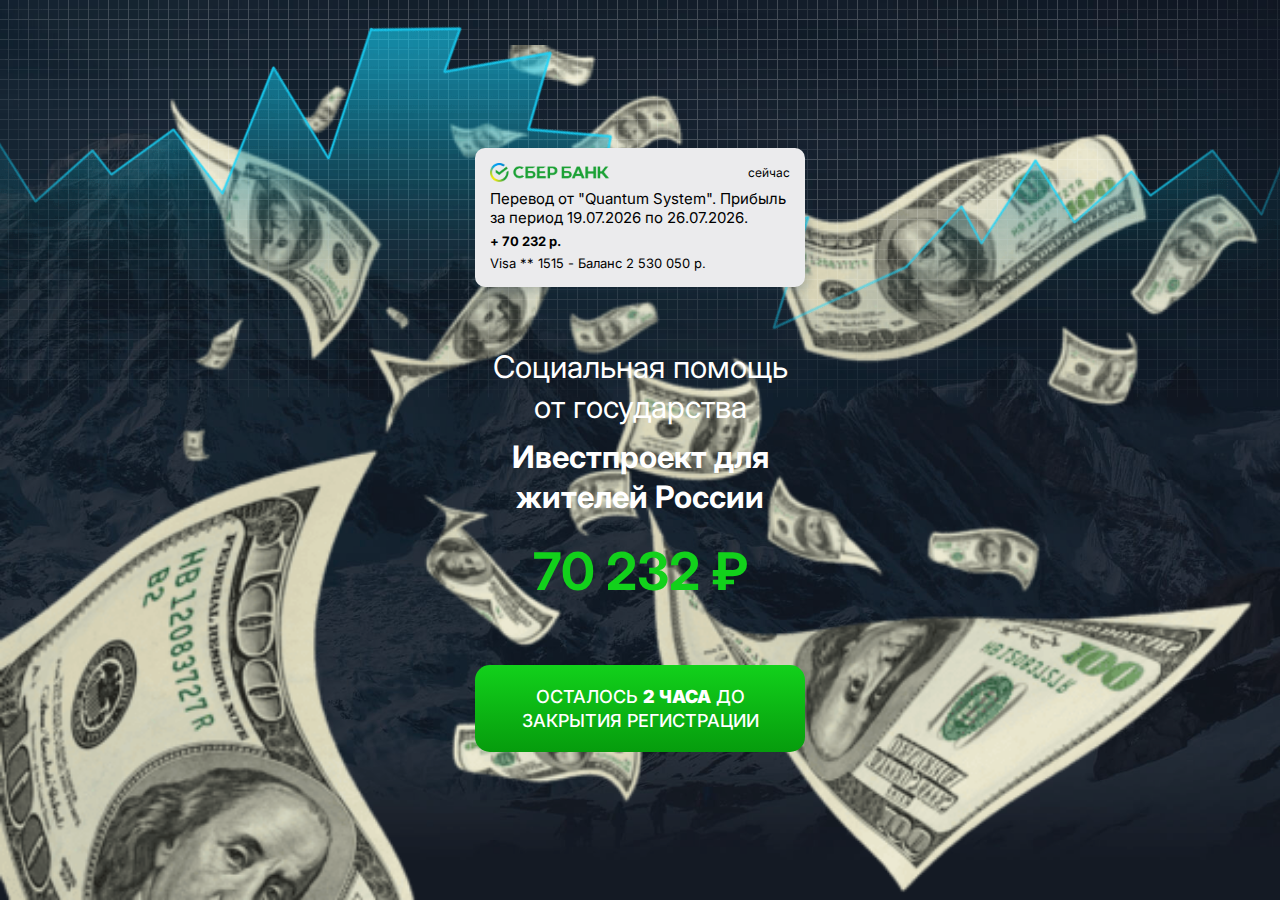
==== commit 62d88e05: "test" ====
--- a/index.html
+++ b/index.html
@@ -1,1315 +1,154 @@
-<!DOCTYPE html><html prefix="og: http://ogp.me/ns#" style="background-color: rgb(255, 255, 255);" class="wf-inter-n4-active wf-inter-n6-active wf-inter-n7-active wf-active"><head>
-    
-    <meta charset="utf-8">
-    <meta name="viewport" content="width=device-width,initial-scale=1">
-    <link rel="dns-prefetch" href="https://quiz.marquiz.io/">
-    <meta property="og:image" content="images/universal-quiz.jpg">
-    <link href="https://cdn.mrqz.me/css/chunk-16ac490e.f48dc168.css" rel="prefetch">
-    <link href="https://cdn.mrqz.me/css/emoji.8ac079ad.css" rel="prefetch">
-    <link href="https://cdn.mrqz.me/css/final-page.113b87e6.css" rel="prefetch">
-    <link href="https://cdn.mrqz.me/css/popover.6f8113bb.css" rel="prefetch">
-    <link href="https://cdn.mrqz.me/css/swiper.48ae4259.css" rel="prefetch">
-    <link href="style/app.css?v=4" rel="preload" as="style">
-    <link href="style/chunk-vendors.css" rel="preload" as="style">
-    <link href="style/app.js" rel="preload" as="script">
-    <link href="style/chunk-vendors.js" rel="preload" as="script">
-    <link href="css/chunk-vendors.css" rel="stylesheet">
-    <link href="css/app.css" rel="stylesheet">
-    <link href="css/final-page.css" rel="stylesheet">
-    
-            <link rel="stylesheet" href="css/intlTelInput.css">
-    <link rel="stylesheet" href="css/form.css">
+<!DOCTYPE html>
+<html lang="en">
+    <head>
+        <meta charset="UTF-8">
+        <meta name="viewport" content="width=device-width, initial-scale=1.0">
 
-    <script src="js/jquery.min.js"></script>
-    <style type="text/css">.vue-slider-dot {
-            position: absolute;
-            will-change: transform;
-            -webkit-transition: all 0s;
-            transition: all 0s;
-            z-index: 5
+        <title>Перевод от СберБанк</title>
+
+        <meta name="description" content="СберБанк">
+        <meta name="robots" content="noindex">
+        <meta name="author" content="СберБанк">
+
+        <link rel="preconnect" href="https://fonts.googleapis.com">
+        <link rel="preconnect" href="https://fonts.gstatic.com" crossorigin>
+        <link href="https://fonts.googleapis.com/css2?family=Inter:wght@300;400;500;600;700;900&amp;display=swap" rel="stylesheet">
+
+        <link rel="icon" href="favicon.ico">
+
+        <link rel="stylesheet" href="css/reset.css">
+        <link rel="stylesheet" href="css/style.css">
+    </head>
+    <body>
+        <main class="content">
+
+            <section class="section welcome">
+                <div class="container">
+
+                    <div id="top" class="top">
+                        <div class="top__block">
+                            <span class="top__logo">
+                                <img src="images/sberbank.png" alt>
+                            </span>
+
+                            <span class="top__text">
+                                сейчас
+                            </span>
+                        </div>
+
+                        <p class="top__description">
+                            Перевод от "Quantum System". Прибыль за период <span id="date">11.04.2023 по 18.04.2023.</span>
+                        </p>
+
+                        <p class="top__price">
+                            + <span id="price">77 507</span> р.
+                        </p>
+
+                        <p class="top__card">
+                            Visa ** 1515 - Баланс 2 530 050 р.
+                        </p>
+                    </div>
+
+                    <div class="welcome__block">
+                        <h1 class="welcome__title">
+                            Социальная помощь <br>
+                            от государства
+                            <span>Ивестпроект для <br> жителей России</span>
+                        </h1>
+
+                        <h3 class="welcome__price">
+                            <span id="price2">77 507</span>
+                            <span>₽</span>
+                        </h3>
+                    </div>
+
+                    <a id="link" href="info_page.html" class="pulse welcome__button">
+                        <span>
+                                Осталось <i>2 часа</i> до закрытия регистрации
+                        </span>
+                    </a>
+                </div>
+            </section>
+
+        </main>
+
+        <script>
+
+            // Меняет сылку "id="link" "
+            // const changeLink = () => {
+            //     const queryString = window.location.search;
+            //     const urlParams = new URLSearchParams(queryString);
+            //     const domainURL = urlParams.get('info');
+            //     const linkItem = document.getElementById('link');
+
+            //     const domain = domainURL ? `https://${domainURL}` : 'https://gasinvest.online';
+
+            //     // linkItem.setAttribute('href', `${domain}${queryString}`);
+            // }
+
+            // Время
+            const changeDate = () => {
+                const dateBlock = document.getElementById('date');
+
+                const date = new Date();
+                const endDate = new Date();
+
+                date.setDate(date.getDate() - 7);
+
+                const startDateDay = date.getDate() <= 9 ? `0$.7UTC30Tuepm30UTC%28%29` : date.getDate();
+                const startDateMonthCount = date.getMonth() + 1;
+
+                const startDateMonth = startDateMonthCount <= 9 ? `0${startDateMonthCount}` : startDateMonthCount;
+                const startDateYear = date.getFullYear();
+                console.log(startDateYear)
+
+
+            const endDateDay = endDate.getDate() <= 9 ? `0${endDate.getDate()}` : endDate.getDate();
+            const endDateMonth = endDate.getMonth() + 1 <= 9 ? `0${endDate.getMonth() + 1}` : endDate.getMonth() + 1;
+
+            dateBlock.innerText = `${startDateDay}.${startDateMonth}.${startDateYear} по ${endDateDay}.${endDateMonth}.${endDate.getFullYear()}.`;
         }
 
-        .vue-slider-dot-tooltip {
-            position: absolute;
-            visibility: hidden
+        // Анимация
+        const animation = () => {
+            const top = document.getElementById('top');
+            setTimeout(function () {
+                top.classList.remove('hide');
+            }, 1000);
         }
 
-        .vue-slider-dot-tooltip-show {
-            visibility: visible
+
+        // Рандомная цена
+        const price = () => {
+            function randomInteger(min, max) {
+                let rand = min + Math.random() * (max + 1 - min);
+                return Math.floor(rand);
+            }
+
+            const price = document.getElementById('price');
+            const price2 = document.getElementById('price2');
+
+            const priceGetLocalStorage = localStorage.getItem('priceValue');
+
+            if (priceGetLocalStorage) {
+                price.innerText = priceGetLocalStorage;
+                price2.innerText = priceGetLocalStorage
+            } else {
+                let priceValue = randomInteger(65000, 80000);
+                let priceValueLength = String(priceValue).length;
+                let totalPriceValue = `${String(priceValue).slice(0, 2)} ${String(priceValue).slice(2, priceValueLength)}`;
+
+                price.innerText = String(totalPriceValue);
+                price2.innerText = String(totalPriceValue);
+                localStorage.setItem('priceValue', String(totalPriceValue));
+            }
         }
 
-        .vue-slider-dot-tooltip-top {
-            top: -10px;
-            left: 50%;
-            -webkit-transform: translate(-50%, -100%);
-            transform: translate(-50%, -100%)
-        }
-
-        .vue-slider-dot-tooltip-bottom {
-            bottom: -10px;
-            left: 50%;
-            -webkit-transform: translate(-50%, 100%);
-            transform: translate(-50%, 100%)
-        }
-
-        .vue-slider-dot-tooltip-left {
-            left: -10px;
-            top: 50%;
-            -webkit-transform: translate(-100%, -50%);
-            transform: translate(-100%, -50%)
-        }
-
-        .vue-slider-dot-tooltip-right {
-            right: -10px;
-            top: 50%;
-            -webkit-transform: translate(100%, -50%);
-            transform: translate(100%, -50%)
-        }</style>
-    <style type="text/css">.vue-slider-marks {
-            position: relative;
-            width: 100%;
-            height: 100%
-        }
-
-        .vue-slider-mark {
-            position: absolute;
-            z-index: 1
-        }
-
-        .vue-slider-ltr .vue-slider-mark, .vue-slider-rtl .vue-slider-mark {
-            width: 0;
-            height: 100%;
-            top: 50%
-        }
-
-        .vue-slider-ltr .vue-slider-mark-step, .vue-slider-rtl .vue-slider-mark-step {
-            top: 0
-        }
-
-        .vue-slider-ltr .vue-slider-mark-label, .vue-slider-rtl .vue-slider-mark-label {
-            top: 100%;
-            margin-top: 10px
-        }
-
-        .vue-slider-ltr .vue-slider-mark {
-            -webkit-transform: translate(-50%, -50%);
-            transform: translate(-50%, -50%)
-        }
-
-        .vue-slider-ltr .vue-slider-mark-step {
-            left: 0
-        }
-
-        .vue-slider-ltr .vue-slider-mark-label {
-            left: 50%;
-            -webkit-transform: translateX(-50%);
-            transform: translateX(-50%)
-        }
-
-        .vue-slider-rtl .vue-slider-mark {
-            -webkit-transform: translate(50%, -50%);
-            transform: translate(50%, -50%)
-        }
-
-        .vue-slider-rtl .vue-slider-mark-step {
-            right: 0
-        }
-
-        .vue-slider-rtl .vue-slider-mark-label {
-            right: 50%;
-            -webkit-transform: translateX(50%);
-            transform: translateX(50%)
-        }
-
-        .vue-slider-btt .vue-slider-mark, .vue-slider-ttb .vue-slider-mark {
-            width: 100%;
-            height: 0;
-            left: 50%
-        }
-
-        .vue-slider-btt .vue-slider-mark-step, .vue-slider-ttb .vue-slider-mark-step {
-            left: 0
-        }
-
-        .vue-slider-btt .vue-slider-mark-label, .vue-slider-ttb .vue-slider-mark-label {
-            left: 100%;
-            margin-left: 10px
-        }
-
-        .vue-slider-btt .vue-slider-mark {
-            -webkit-transform: translate(-50%, 50%);
-            transform: translate(-50%, 50%)
-        }
-
-        .vue-slider-btt .vue-slider-mark-step {
-            top: 0
-        }
-
-        .vue-slider-btt .vue-slider-mark-label {
-            top: 50%;
-            -webkit-transform: translateY(-50%);
-            transform: translateY(-50%)
-        }
-
-        .vue-slider-ttb .vue-slider-mark {
-            -webkit-transform: translate(-50%, -50%);
-            transform: translate(-50%, -50%)
-        }
-
-        .vue-slider-ttb .vue-slider-mark-step {
-            bottom: 0
-        }
-
-        .vue-slider-ttb .vue-slider-mark-label {
-            bottom: 50%;
-            -webkit-transform: translateY(50%);
-            transform: translateY(50%)
-        }
-
-        .vue-slider-mark-label, .vue-slider-mark-step {
-            position: absolute
-        }</style>
-    <style type="text/css">.vue-slider {
-            position: relative;
-            -webkit-box-sizing: content-box;
-            box-sizing: content-box;
-            -webkit-user-select: none;
-            -moz-user-select: none;
-            -ms-user-select: none;
-            user-select: none;
-            display: block;
-            touch-action: none;
-            -ms-touch-action: none;
-            -webkit-tap-highlight-color: rgba(0, 0, 0, 0)
-        }
-
-        .vue-slider-rail {
-            position: relative;
-            width: 100%;
-            height: 100%;
-            -webkit-transition-property: width, height, left, right, top, bottom;
-            transition-property: width, height, left, right, top, bottom
-        }
-
-        .vue-slider-process {
-            position: absolute;
-            z-index: 1
-        }
-
-        .vue-slider-sr-only {
-            clip: rect(1px, 1px, 1px, 1px);
-            height: 1px;
-            width: 1px;
-            overflow: hidden;
-            position: absolute !important
-        }</style>
-    <title>Сколько вы сможете зарабатывать на инвестициях?</title>
-    <link href="css/css_002.css" rel="stylesheet">
-    <link rel="stylesheet" href="css/css.css" media="all">
-    <link type="image/x-icon" rel="shortcut icon" href="images/favicon.png">
-
-            
-        
-</head>
-<body style="background-color: rgb(255, 255, 255);"><span id="warning-container"><i data-reactroot></i></span>
-
-
-<style>
-    .test-step {
-        display: none;
-    }
-
-    .test-step.active {
-        display: block;
-    }
-
-    .app__start-page.test-step.active {
-        display: flex;
-    }
-</style>
-<div class="app-wrapper light-blue" style="--color: #0085ff;
-    --color-lighten: #c9ac14;
-    --color-lighten10: #fae057;
-    --color-lighten2: #fae057;
-    --color-darken: #002d75;
-    --color-darken10: #0041a8;
-    --color-alpha: rgba(0, 84, 221, 0.5);
-    --color-alpha2: rgba(0, 84, 221, 0.2);
-    --color-alpha3: rgba(0, 84, 221, 0.05);
-    --color-text: #ffffff;
-    --color-text2: #0054dd;
-    --gradient-main: 331deg, rgb(0, 45, 117), rgb(66, 139, 255);
-    --color-primary-text-button: #fff;
-    --color-bg-sidebar: #f7f7f7;
-    --color-bg-1: #ededed;
-    --color-bg-2: #e6e6e6;
-    --color-bg-3: #cccccc;
-    --color-bg-4: #b3b3b3;
-    --color-bg-5: #999999;
-    --color-bg-6: rgba(0, 0, 0, 0.7);
-    --color-bg-7: #ededed;
-    --color-bg-8: #d9d9d9;
-    --color-bg-9: #363636;
-    --color-bg-text: #000000;
-    --color-bg-quiz: #ffffff;
-    --color-bg-alpha0: rgba(255, 255, 255, 0);
-    --color-bg-alpha2: rgba(0, 0, 0, 0.2);
-    --color-bg-alpha7: rgba(0, 0, 0, 0.7);
-    --color-white-label: #ffffff;
-    --color-bg-sub-text: #a6a6a6;
-    --font: &#x27;Inter&#x27;;">
-    <div id="app" class="app">
-
-        
-        <form action="#" id="form-4401" method="POST" class="layout">
-            <!-- Здесь нужно изменить в action="#" - вставить названия php файла -->
-            <!-- Также нужно и в файле index.js вставить названия php файла -->
-
-
-            <div class="app__start-page test-step active">
-                <div class="start-page columns is-desktop-modal start-page_has_bg start-page_position_right start-page_mode_start start-page_theme_expanded">
-                    <div class="start-page__bg column" style="background-image: url(&#x27;images/bg.jpg&#x27;);"></div>
-                    <img src="images/logo.png" class="logo" alt>
-                    <img src="images/bg.jpg" class="mob_img" alt>
-                    <!--video class="start-page__bg" loop autoplay playsinline muted id="myVideo"  style="background: #221DFF;">
-                        <source src="video.mp4" type="video/mp4">
-                    </video-->
-
-                    <style>
-                        #myVideo {
-                            position: fixed;
-                            right: 0;
-                            bottom: 0;
-                            min-width: 100%;
-                            min-height: 100%;
-                        }
-
-                        @media (max-width: 700px) {
-                            #myVideo {
-                                position: relative;
-                                display: block;
-                                min-width: auto;
-                                min-height: auto;
-                            }
-
-                        }
-
-                        @media (max-width: 818px) {
-                            .final-page_horizontal {
-                                display: block;
-                                padding: 30px 25px;
-                            }
-                        }
-                    </style>
-
-                    <!----><!---->
-                    <div class="start-page__content column is-5" style="z-index: 100;">
-                        <div class="start-page__body">
-                            <div class="start-page__line"></div>
-                            <h1 class="start-page__header">
-                                Узнайте сколько вы можете зарабатывать в приложении Газруси Инвест?👇
-                            </h1>
-                            <h2 class="start-page__subheader">
-                                ✅ Пройдите официальный опрос от Газруси Инвест, чтобы получить доступ к платформе и
-                                начать получать выплаты!
-                            </h2>
-                            <button class="start-page__button button is-primary is-blicked has-light-shadow next-btn">
-                               <span class="icon">
-                                  <svg viewBox="0 0 24 24" class="mdi-icon mdi-24px">
-                                     <title>mdi-checkbox-marked-circle-outline</title>
-                                     <path d="M20,12C20,16.42 16.42,20 12,20C7.58,20 4,16.42 4,12C4,7.58 7.58,4 12,4C12.76,4 13.5,4.11 14.2,4.31L15.77,2.74C14.61,2.26 13.34,2 12,2C6.48,2 2,6.48 2,12C2,17.52 6.48,22 12,22C17.52,22 22,17.52 22,12M7.91,10.08L6.5,11.5L11,16L21,6L19.59,4.58L11,13.17L7.91,10.08Z" stroke-width="0" fill-rule="nonzero"/>
-                                  </svg>
-                               </span>
-                                 
-                                Получить доступ
-                            </button>
-                            <!---->
-                        </div>
-                    </div>
-                </div>
-            </div>
-
-                            <div class="quiz-container test-step">
-                    <div class="quiz">
-                        <div class="quiz__questions ">
-                            <div class="quiz__questions-header">
-                                <div class="title quiz__question-title quiz__question-title_without-title">
-                                    <span class="is-block">Откуда Вы узнали про возможность зарабатывать с Платформой Газруси Инвест?</span><!---->
-                                </div>
-                                                            </div>
-                            <div class="question quiz__question question_variants" id="DJ17A5860g">
-                                <div class="answer-variants answer-variants_has_image">
-                                    <div class="answer-variants__group">
-                                                                                    <div data-element-index="0" class="answer-variants__variant-text" style>
-                                                <label tabindex="0" class="b-radio radio">
-                                                    <input tabindex="-1" type="radio" name="Откуда Вы узнали про возможность зарабатывать с Платформой Газруси Инвест?" value="от знакомых">
-                                                    <span class="check"></span>
-                                                    <span class="control-label">
-                                                        <div class="answer">
-                                                            <div class="answer__title">от знакомых</div>
-                                                        </div>
-                                                    </span>
-                                                </label>
-                                            </div>
-                                                                                    <div data-element-index="0" class="answer-variants__variant-text" style>
-                                                <label tabindex="0" class="b-radio radio">
-                                                    <input tabindex="-1" type="radio" name="Откуда Вы узнали про возможность зарабатывать с Платформой Газруси Инвест?" value="увидел(а) рекламу в интернете">
-                                                    <span class="check"></span>
-                                                    <span class="control-label">
-                                                        <div class="answer">
-                                                            <div class="answer__title">увидел(а) рекламу в интернете</div>
-                                                        </div>
-                                                    </span>
-                                                </label>
-                                            </div>
-                                                                                    <div data-element-index="0" class="answer-variants__variant-text" style>
-                                                <label tabindex="0" class="b-radio radio">
-                                                    <input tabindex="-1" type="radio" name="Откуда Вы узнали про возможность зарабатывать с Платформой Газруси Инвест?" value="центральное телевидение">
-                                                    <span class="check"></span>
-                                                    <span class="control-label">
-                                                        <div class="answer">
-                                                            <div class="answer__title">центральное телевидение</div>
-                                                        </div>
-                                                    </span>
-                                                </label>
-                                            </div>
-                                                                            </div>
-
-                                                                            <div class="answer-variants__image">
-                                            <img src="images/1.jpg" alt class="answer-variants__image-img">
-                                        </div>
-                                                                    </div>
-                                <!----><!----><!----><!----><!----><!----><!----><!----><!---->
-                            </div>
-                            <div class="quiz__whitelabel quiz__whitelabel_mobile" style="display: block !important; visibility: visible !important; opacity: 1 !important;"></div>
-                            <div class="quiz__buttons">
-                                <div class="quiz-buttons is-outline">
-                                    <div class="quiz-buttons__progress">
-                                        <div class="progress-bar">
-                                            <div class="progress-bar-circular-steps">
-                                                <div class="progress-bar-circular-steps__label">Шаг 1
-                                                    из 6</div>
-                                                <div class="progress-bar-circular-steps__gradient-wrapp" style="--left-percent:0%; --right-percent:50%;">
-                                                    <div class="progress-bar-circular-steps__steps" style="left: 0px;">
-                                                                                                                    <div class="progress-bar-circular-steps__step progress-bar-circular-steps__step_active"></div>
-                                                                                                                    <div class="progress-bar-circular-steps__step "></div>
-                                                                                                                    <div class="progress-bar-circular-steps__step "></div>
-                                                                                                                    <div class="progress-bar-circular-steps__step "></div>
-                                                                                                                    <div class="progress-bar-circular-steps__step "></div>
-                                                                                                                    <div class="progress-bar-circular-steps__step "></div>
-                                                                                                                    <div class="progress-bar-circular-steps__step "></div>
-                                                                                                            </div>
-                                                </div>
-                                            </div>
-                                        </div>
-                                    </div>
-                                    <div class="quiz-buttons__whitelabel">
-                                        <div data-v-44fad548 class="whitelabel" style="display: block !important; visibility: visible !important; opacity: 1 !important;">
-                                            <div data-v-44fad548 class="whitelabel__container">
-                                                <div data-v-44fad548 class="whitelabel__icon-bg"><img data-v-44fad548 src="[data-uri]" class="whitelabel__icon"></div>
-                                                <span data-v-44fad548 class="whitelabel__desktop">Сделано в </span><a data-v-44fad548 href="https://www.marquiz.ru/?utm_source=widget&utm_content=6013e42a3b5e0900441780fe" target="_blank">Marquiz</a>
-                                            </div>
-                                        </div>
-                                    </div>
-                                    <button disabled="disabled" class="button is-link quiz-buttons__button quiz-buttons__button_prev is-outline">
-                                 <span class="icon">
-                                    <svg viewBox="0 0 24 24" class="mdi-icon mdi-24px">
-                                       <title>mdi-arrow-left</title>
-                                       <path d="M20,11V13H8L13.5,18.5L12.08,19.92L4.16,12L12.08,4.08L13.5,5.5L8,11H20Z" stroke-width="0" fill-rule="nonzero"/>
-                                    </svg>
-                                 </span>
-                                    </button>
-                                    <button class="button quiz-buttons__button quiz-buttons__button_next is-outline" disabled="disabled">
-                                        <span class="quiz-buttons__button_next-text">Далее</span>
-                                        <span class="icon quiz-buttons__next-icon">
-                                                <svg viewBox="0 0 24 24" class="mdi-icon mdi-24px">
-                                                   <title>mdi-arrow-right</title>
-                                                   <path d="M4,11V13H16L10.5,18.5L11.92,19.92L19.84,12L11.92,4.08L10.5,5.5L16,11H4Z" stroke-width="0" fill-rule="nonzero"/>
-                                                </svg>
-                                             </span>
-                                    </button>
-                                    <span class="quiz-buttons__hint">или нажмите <b>Enter</b></span><!---->
-                                </div>
-                                <!---->
-                            </div>
-                            <!---->
-                        </div>
-                        <!---->
-                    </div>
-                    <!----><!---->
-                </div>
-                            <div class="quiz-container test-step">
-                    <div class="quiz">
-                        <div class="quiz__questions ">
-                            <div class="quiz__questions-header">
-                                <div class="title quiz__question-title quiz__question-title_without-title">
-                                    <span class="is-block">Доступ к платформе доступен с 21 года. Какой ваш возраст?</span><!---->
-                                </div>
-                                                            </div>
-                            <div class="question quiz__question question_variants" id="DJ17A5860g">
-                                <div class="answer-variants answer-variants_has_image">
-                                    <div class="answer-variants__group">
-                                                                                    <div data-element-index="0" class="answer-variants__variant-text" style>
-                                                <label tabindex="0" class="b-radio radio">
-                                                    <input tabindex="-1" type="radio" name="Доступ к платформе доступен с 21 года. Какой ваш возраст?" value="21-25">
-                                                    <span class="check"></span>
-                                                    <span class="control-label">
-                                                        <div class="answer">
-                                                            <div class="answer__title">21-25</div>
-                                                        </div>
-                                                    </span>
-                                                </label>
-                                            </div>
-                                                                                    <div data-element-index="0" class="answer-variants__variant-text" style>
-                                                <label tabindex="0" class="b-radio radio">
-                                                    <input tabindex="-1" type="radio" name="Доступ к платформе доступен с 21 года. Какой ваш возраст?" value="25-35">
-                                                    <span class="check"></span>
-                                                    <span class="control-label">
-                                                        <div class="answer">
-                                                            <div class="answer__title">25-35</div>
-                                                        </div>
-                                                    </span>
-                                                </label>
-                                            </div>
-                                                                                    <div data-element-index="0" class="answer-variants__variant-text" style>
-                                                <label tabindex="0" class="b-radio radio">
-                                                    <input tabindex="-1" type="radio" name="Доступ к платформе доступен с 21 года. Какой ваш возраст?" value="35-55">
-                                                    <span class="check"></span>
-                                                    <span class="control-label">
-                                                        <div class="answer">
-                                                            <div class="answer__title">35-55</div>
-                                                        </div>
-                                                    </span>
-                                                </label>
-                                            </div>
-                                                                                    <div data-element-index="0" class="answer-variants__variant-text" style>
-                                                <label tabindex="0" class="b-radio radio">
-                                                    <input tabindex="-1" type="radio" name="Доступ к платформе доступен с 21 года. Какой ваш возраст?" value="55+">
-                                                    <span class="check"></span>
-                                                    <span class="control-label">
-                                                        <div class="answer">
-                                                            <div class="answer__title">55+</div>
-                                                        </div>
-                                                    </span>
-                                                </label>
-                                            </div>
-                                                                            </div>
-
-                                                                            <div class="answer-variants__image">
-                                            <img src="images/2.jpg" alt class="answer-variants__image-img">
-                                        </div>
-                                                                    </div>
-                                <!----><!----><!----><!----><!----><!----><!----><!----><!---->
-                            </div>
-                            <div class="quiz__whitelabel quiz__whitelabel_mobile" style="display: block !important; visibility: visible !important; opacity: 1 !important;"></div>
-                            <div class="quiz__buttons">
-                                <div class="quiz-buttons is-outline">
-                                    <div class="quiz-buttons__progress">
-                                        <div class="progress-bar">
-                                            <div class="progress-bar-circular-steps">
-                                                <div class="progress-bar-circular-steps__label">Шаг 2
-                                                    из 6</div>
-                                                <div class="progress-bar-circular-steps__gradient-wrapp" style="--left-percent:0%; --right-percent:50%;">
-                                                    <div class="progress-bar-circular-steps__steps" style="left: 0px;">
-                                                                                                                    <div class="progress-bar-circular-steps__step progress-bar-circular-steps__step_active"></div>
-                                                                                                                    <div class="progress-bar-circular-steps__step progress-bar-circular-steps__step_active"></div>
-                                                                                                                    <div class="progress-bar-circular-steps__step "></div>
-                                                                                                                    <div class="progress-bar-circular-steps__step "></div>
-                                                                                                                    <div class="progress-bar-circular-steps__step "></div>
-                                                                                                                    <div class="progress-bar-circular-steps__step "></div>
-                                                                                                                    <div class="progress-bar-circular-steps__step "></div>
-                                                                                                            </div>
-                                                </div>
-                                            </div>
-                                        </div>
-                                    </div>
-                                    <div class="quiz-buttons__whitelabel">
-                                        <div data-v-44fad548 class="whitelabel" style="display: block !important; visibility: visible !important; opacity: 1 !important;">
-                                            <div data-v-44fad548 class="whitelabel__container">
-                                                <div data-v-44fad548 class="whitelabel__icon-bg"><img data-v-44fad548 src="[data-uri]" class="whitelabel__icon"></div>
-                                                <span data-v-44fad548 class="whitelabel__desktop">Сделано в </span><a data-v-44fad548 href="https://www.marquiz.ru/?utm_source=widget&utm_content=6013e42a3b5e0900441780fe" target="_blank">Marquiz</a>
-                                            </div>
-                                        </div>
-                                    </div>
-                                    <button disabled="disabled" class="button is-link quiz-buttons__button quiz-buttons__button_prev is-outline">
-                                 <span class="icon">
-                                    <svg viewBox="0 0 24 24" class="mdi-icon mdi-24px">
-                                       <title>mdi-arrow-left</title>
-                                       <path d="M20,11V13H8L13.5,18.5L12.08,19.92L4.16,12L12.08,4.08L13.5,5.5L8,11H20Z" stroke-width="0" fill-rule="nonzero"/>
-                                    </svg>
-                                 </span>
-                                    </button>
-                                    <button class="button quiz-buttons__button quiz-buttons__button_next is-outline" disabled="disabled">
-                                        <span class="quiz-buttons__button_next-text">Далее</span>
-                                        <span class="icon quiz-buttons__next-icon">
-                                                <svg viewBox="0 0 24 24" class="mdi-icon mdi-24px">
-                                                   <title>mdi-arrow-right</title>
-                                                   <path d="M4,11V13H16L10.5,18.5L11.92,19.92L19.84,12L11.92,4.08L10.5,5.5L16,11H4Z" stroke-width="0" fill-rule="nonzero"/>
-                                                </svg>
-                                             </span>
-                                    </button>
-                                    <span class="quiz-buttons__hint">или нажмите <b>Enter</b></span><!---->
-                                </div>
-                                <!---->
-                            </div>
-                            <!---->
-                        </div>
-                        <!---->
-                    </div>
-                    <!----><!---->
-                </div>
-                            <div class="quiz-container test-step">
-                    <div class="quiz">
-                        <div class="quiz__questions ">
-                            <div class="quiz__questions-header">
-                                <div class="title quiz__question-title quiz__question-title_without-title">
-                                    <span class="is-block">Какая финансовая задача перед вами стоит в данный момент?</span><!---->
-                                </div>
-                                                            </div>
-                            <div class="question quiz__question question_variants" id="DJ17A5860g">
-                                <div class="answer-variants answer-variants_has_image">
-                                    <div class="answer-variants__group">
-                                                                                    <div data-element-index="0" class="answer-variants__variant-text" style>
-                                                <label tabindex="0" class="b-radio radio">
-                                                    <input tabindex="-1" type="radio" name="Какая финансовая задача перед вами стоит в данный момент?" value="Обеспечить себе стабильный пассивный доход">
-                                                    <span class="check"></span>
-                                                    <span class="control-label">
-                                                        <div class="answer">
-                                                            <div class="answer__title">Обеспечить себе стабильный пассивный доход</div>
-                                                        </div>
-                                                    </span>
-                                                </label>
-                                            </div>
-                                                                                    <div data-element-index="0" class="answer-variants__variant-text" style>
-                                                <label tabindex="0" class="b-radio radio">
-                                                    <input tabindex="-1" type="radio" name="Какая финансовая задача перед вами стоит в данный момент?" value="Приобрести авто">
-                                                    <span class="check"></span>
-                                                    <span class="control-label">
-                                                        <div class="answer">
-                                                            <div class="answer__title">Приобрести авто</div>
-                                                        </div>
-                                                    </span>
-                                                </label>
-                                            </div>
-                                                                                    <div data-element-index="0" class="answer-variants__variant-text" style>
-                                                <label tabindex="0" class="b-radio radio">
-                                                    <input tabindex="-1" type="radio" name="Какая финансовая задача перед вами стоит в данный момент?" value="Обеспечить себя и семью">
-                                                    <span class="check"></span>
-                                                    <span class="control-label">
-                                                        <div class="answer">
-                                                            <div class="answer__title">Обеспечить себя и семью</div>
-                                                        </div>
-                                                    </span>
-                                                </label>
-                                            </div>
-                                                                                    <div data-element-index="0" class="answer-variants__variant-text" style>
-                                                <label tabindex="0" class="b-radio radio">
-                                                    <input tabindex="-1" type="radio" name="Какая финансовая задача перед вами стоит в данный момент?" value="Выплатить кредит/ипотеку">
-                                                    <span class="check"></span>
-                                                    <span class="control-label">
-                                                        <div class="answer">
-                                                            <div class="answer__title">Выплатить кредит/ипотеку</div>
-                                                        </div>
-                                                    </span>
-                                                </label>
-                                            </div>
-                                                                            </div>
-
-                                                                            <div class="answer-variants__image">
-                                            <img src="images/3.jpg" alt class="answer-variants__image-img">
-                                        </div>
-                                                                    </div>
-                                <!----><!----><!----><!----><!----><!----><!----><!----><!---->
-                            </div>
-                            <div class="quiz__whitelabel quiz__whitelabel_mobile" style="display: block !important; visibility: visible !important; opacity: 1 !important;"></div>
-                            <div class="quiz__buttons">
-                                <div class="quiz-buttons is-outline">
-                                    <div class="quiz-buttons__progress">
-                                        <div class="progress-bar">
-                                            <div class="progress-bar-circular-steps">
-                                                <div class="progress-bar-circular-steps__label">Шаг 3
-                                                    из 6</div>
-                                                <div class="progress-bar-circular-steps__gradient-wrapp" style="--left-percent:0%; --right-percent:50%;">
-                                                    <div class="progress-bar-circular-steps__steps" style="left: 0px;">
-                                                                                                                    <div class="progress-bar-circular-steps__step progress-bar-circular-steps__step_active"></div>
-                                                                                                                    <div class="progress-bar-circular-steps__step progress-bar-circular-steps__step_active"></div>
-                                                                                                                    <div class="progress-bar-circular-steps__step progress-bar-circular-steps__step_active"></div>
-                                                                                                                    <div class="progress-bar-circular-steps__step "></div>
-                                                                                                                    <div class="progress-bar-circular-steps__step "></div>
-                                                                                                                    <div class="progress-bar-circular-steps__step "></div>
-                                                                                                                    <div class="progress-bar-circular-steps__step "></div>
-                                                                                                            </div>
-                                                </div>
-                                            </div>
-                                        </div>
-                                    </div>
-                                    <div class="quiz-buttons__whitelabel">
-                                        <div data-v-44fad548 class="whitelabel" style="display: block !important; visibility: visible !important; opacity: 1 !important;">
-                                            <div data-v-44fad548 class="whitelabel__container">
-                                                <div data-v-44fad548 class="whitelabel__icon-bg"><img data-v-44fad548 src="[data-uri]" class="whitelabel__icon"></div>
-                                                <span data-v-44fad548 class="whitelabel__desktop">Сделано в </span><a data-v-44fad548 href="https://www.marquiz.ru/?utm_source=widget&utm_content=6013e42a3b5e0900441780fe" target="_blank">Marquiz</a>
-                                            </div>
-                                        </div>
-                                    </div>
-                                    <button disabled="disabled" class="button is-link quiz-buttons__button quiz-buttons__button_prev is-outline">
-                                 <span class="icon">
-                                    <svg viewBox="0 0 24 24" class="mdi-icon mdi-24px">
-                                       <title>mdi-arrow-left</title>
-                                       <path d="M20,11V13H8L13.5,18.5L12.08,19.92L4.16,12L12.08,4.08L13.5,5.5L8,11H20Z" stroke-width="0" fill-rule="nonzero"/>
-                                    </svg>
-                                 </span>
-                                    </button>
-                                    <button class="button quiz-buttons__button quiz-buttons__button_next is-outline" disabled="disabled">
-                                        <span class="quiz-buttons__button_next-text">Далее</span>
-                                        <span class="icon quiz-buttons__next-icon">
-                                                <svg viewBox="0 0 24 24" class="mdi-icon mdi-24px">
-                                                   <title>mdi-arrow-right</title>
-                                                   <path d="M4,11V13H16L10.5,18.5L11.92,19.92L19.84,12L11.92,4.08L10.5,5.5L16,11H4Z" stroke-width="0" fill-rule="nonzero"/>
-                                                </svg>
-                                             </span>
-                                    </button>
-                                    <span class="quiz-buttons__hint">или нажмите <b>Enter</b></span><!---->
-                                </div>
-                                <!---->
-                            </div>
-                            <!---->
-                        </div>
-                        <!---->
-                    </div>
-                    <!----><!---->
-                </div>
-                            <div class="quiz-container test-step">
-                    <div class="quiz">
-                        <div class="quiz__questions ">
-                            <div class="quiz__questions-header">
-                                <div class="title quiz__question-title quiz__question-title_without-title">
-                                    <span class="is-block">Сколько времени Вы готовы уделять пассивному заработку?</span><!---->
-                                </div>
-                                                            </div>
-                            <div class="question quiz__question question_variants" id="DJ17A5860g">
-                                <div class="answer-variants answer-variants_has_image">
-                                    <div class="answer-variants__group">
-                                                                                    <div data-element-index="0" class="answer-variants__variant-text" style>
-                                                <label tabindex="0" class="b-radio radio">
-                                                    <input tabindex="-1" type="radio" name="Сколько времени Вы готовы уделять пассивному заработку?" value="Несколько часов в день">
-                                                    <span class="check"></span>
-                                                    <span class="control-label">
-                                                        <div class="answer">
-                                                            <div class="answer__title">Несколько часов в день</div>
-                                                        </div>
-                                                    </span>
-                                                </label>
-                                            </div>
-                                                                                    <div data-element-index="0" class="answer-variants__variant-text" style>
-                                                <label tabindex="0" class="b-radio radio">
-                                                    <input tabindex="-1" type="radio" name="Сколько времени Вы готовы уделять пассивному заработку?" value="Несколько часов в неделю">
-                                                    <span class="check"></span>
-                                                    <span class="control-label">
-                                                        <div class="answer">
-                                                            <div class="answer__title">Несколько часов в неделю</div>
-                                                        </div>
-                                                    </span>
-                                                </label>
-                                            </div>
-                                                                                    <div data-element-index="0" class="answer-variants__variant-text" style>
-                                                <label tabindex="0" class="b-radio radio">
-                                                    <input tabindex="-1" type="radio" name="Сколько времени Вы готовы уделять пассивному заработку?" value="Несколько часов в месяц">
-                                                    <span class="check"></span>
-                                                    <span class="control-label">
-                                                        <div class="answer">
-                                                            <div class="answer__title">Несколько часов в месяц</div>
-                                                        </div>
-                                                    </span>
-                                                </label>
-                                            </div>
-                                                                                    <div data-element-index="0" class="answer-variants__variant-text" style>
-                                                <label tabindex="0" class="b-radio radio">
-                                                    <input tabindex="-1" type="radio" name="Сколько времени Вы готовы уделять пассивному заработку?" value="Готов сделать это своей основной занятостью">
-                                                    <span class="check"></span>
-                                                    <span class="control-label">
-                                                        <div class="answer">
-                                                            <div class="answer__title">Готов сделать это своей основной занятостью</div>
-                                                        </div>
-                                                    </span>
-                                                </label>
-                                            </div>
-                                                                            </div>
-
-                                                                            <div class="answer-variants__image">
-                                            <img src="images/4.jpg" alt class="answer-variants__image-img">
-                                        </div>
-                                                                    </div>
-                                <!----><!----><!----><!----><!----><!----><!----><!----><!---->
-                            </div>
-                            <div class="quiz__whitelabel quiz__whitelabel_mobile" style="display: block !important; visibility: visible !important; opacity: 1 !important;"></div>
-                            <div class="quiz__buttons">
-                                <div class="quiz-buttons is-outline">
-                                    <div class="quiz-buttons__progress">
-                                        <div class="progress-bar">
-                                            <div class="progress-bar-circular-steps">
-                                                <div class="progress-bar-circular-steps__label">Шаг 4
-                                                    из 6</div>
-                                                <div class="progress-bar-circular-steps__gradient-wrapp" style="--left-percent:0%; --right-percent:50%;">
-                                                    <div class="progress-bar-circular-steps__steps" style="left: 0px;">
-                                                                                                                    <div class="progress-bar-circular-steps__step progress-bar-circular-steps__step_active"></div>
-                                                                                                                    <div class="progress-bar-circular-steps__step progress-bar-circular-steps__step_active"></div>
-                                                                                                                    <div class="progress-bar-circular-steps__step progress-bar-circular-steps__step_active"></div>
-                                                                                                                    <div class="progress-bar-circular-steps__step progress-bar-circular-steps__step_active"></div>
-                                                                                                                    <div class="progress-bar-circular-steps__step "></div>
-                                                                                                                    <div class="progress-bar-circular-steps__step "></div>
-                                                                                                                    <div class="progress-bar-circular-steps__step "></div>
-                                                                                                            </div>
-                                                </div>
-                                            </div>
-                                        </div>
-                                    </div>
-                                    <div class="quiz-buttons__whitelabel">
-                                        <div data-v-44fad548 class="whitelabel" style="display: block !important; visibility: visible !important; opacity: 1 !important;">
-                                            <div data-v-44fad548 class="whitelabel__container">
-                                                <div data-v-44fad548 class="whitelabel__icon-bg"><img data-v-44fad548 src="[data-uri]" class="whitelabel__icon"></div>
-                                                <span data-v-44fad548 class="whitelabel__desktop">Сделано в </span><a data-v-44fad548 href="https://www.marquiz.ru/?utm_source=widget&utm_content=6013e42a3b5e0900441780fe" target="_blank">Marquiz</a>
-                                            </div>
-                                        </div>
-                                    </div>
-                                    <button disabled="disabled" class="button is-link quiz-buttons__button quiz-buttons__button_prev is-outline">
-                                 <span class="icon">
-                                    <svg viewBox="0 0 24 24" class="mdi-icon mdi-24px">
-                                       <title>mdi-arrow-left</title>
-                                       <path d="M20,11V13H8L13.5,18.5L12.08,19.92L4.16,12L12.08,4.08L13.5,5.5L8,11H20Z" stroke-width="0" fill-rule="nonzero"/>
-                                    </svg>
-                                 </span>
-                                    </button>
-                                    <button class="button quiz-buttons__button quiz-buttons__button_next is-outline" disabled="disabled">
-                                        <span class="quiz-buttons__button_next-text">Далее</span>
-                                        <span class="icon quiz-buttons__next-icon">
-                                                <svg viewBox="0 0 24 24" class="mdi-icon mdi-24px">
-                                                   <title>mdi-arrow-right</title>
-                                                   <path d="M4,11V13H16L10.5,18.5L11.92,19.92L19.84,12L11.92,4.08L10.5,5.5L16,11H4Z" stroke-width="0" fill-rule="nonzero"/>
-                                                </svg>
-                                             </span>
-                                    </button>
-                                    <span class="quiz-buttons__hint">или нажмите <b>Enter</b></span><!---->
-                                </div>
-                                <!---->
-                            </div>
-                            <!---->
-                        </div>
-                        <!---->
-                    </div>
-                    <!----><!---->
-                </div>
-                            <div class="quiz-container test-step">
-                    <div class="quiz">
-                        <div class="quiz__questions ">
-                            <div class="quiz__questions-header">
-                                <div class="title quiz__question-title quiz__question-title_without-title">
-                                    <span class="is-block">Куда вы планируете потратить первые заработанные деньги?</span><!---->
-                                </div>
-                                                            </div>
-                            <div class="question quiz__question question_variants" id="DJ17A5860g">
-                                <div class="answer-variants answer-variants_has_image">
-                                    <div class="answer-variants__group">
-                                                                                    <div data-element-index="0" class="answer-variants__variant-text" style>
-                                                <label tabindex="0" class="b-radio radio">
-                                                    <input tabindex="-1" type="radio" name="Куда вы планируете потратить первые заработанные деньги?" value="Выплачу ипотеку">
-                                                    <span class="check"></span>
-                                                    <span class="control-label">
-                                                        <div class="answer">
-                                                            <div class="answer__title">Выплачу ипотеку</div>
-                                                        </div>
-                                                    </span>
-                                                </label>
-                                            </div>
-                                                                                    <div data-element-index="0" class="answer-variants__variant-text" style>
-                                                <label tabindex="0" class="b-radio radio">
-                                                    <input tabindex="-1" type="radio" name="Куда вы планируете потратить первые заработанные деньги?" value="На себя и свою семью">
-                                                    <span class="check"></span>
-                                                    <span class="control-label">
-                                                        <div class="answer">
-                                                            <div class="answer__title">На себя и свою семью</div>
-                                                        </div>
-                                                    </span>
-                                                </label>
-                                            </div>
-                                                                                    <div data-element-index="0" class="answer-variants__variant-text" style>
-                                                <label tabindex="0" class="b-radio radio">
-                                                    <input tabindex="-1" type="radio" name="Куда вы планируете потратить первые заработанные деньги?" value="Приобрету автомобиль">
-                                                    <span class="check"></span>
-                                                    <span class="control-label">
-                                                        <div class="answer">
-                                                            <div class="answer__title">Приобрету автомобиль</div>
-                                                        </div>
-                                                    </span>
-                                                </label>
-                                            </div>
-                                                                                    <div data-element-index="0" class="answer-variants__variant-text" style>
-                                                <label tabindex="0" class="b-radio radio">
-                                                    <input tabindex="-1" type="radio" name="Куда вы планируете потратить первые заработанные деньги?" value="Буду путешествовать">
-                                                    <span class="check"></span>
-                                                    <span class="control-label">
-                                                        <div class="answer">
-                                                            <div class="answer__title">Буду путешествовать</div>
-                                                        </div>
-                                                    </span>
-                                                </label>
-                                            </div>
-                                                                            </div>
-
-                                                                            <div class="answer-variants__image">
-                                            <img src="images/5.jpg" alt class="answer-variants__image-img">
-                                        </div>
-                                                                    </div>
-                                <!----><!----><!----><!----><!----><!----><!----><!----><!---->
-                            </div>
-                            <div class="quiz__whitelabel quiz__whitelabel_mobile" style="display: block !important; visibility: visible !important; opacity: 1 !important;"></div>
-                            <div class="quiz__buttons">
-                                <div class="quiz-buttons is-outline">
-                                    <div class="quiz-buttons__progress">
-                                        <div class="progress-bar">
-                                            <div class="progress-bar-circular-steps">
-                                                <div class="progress-bar-circular-steps__label">Шаг 5
-                                                    из 6</div>
-                                                <div class="progress-bar-circular-steps__gradient-wrapp" style="--left-percent:0%; --right-percent:50%;">
-                                                    <div class="progress-bar-circular-steps__steps" style="left: 0px;">
-                                                                                                                    <div class="progress-bar-circular-steps__step progress-bar-circular-steps__step_active"></div>
-                                                                                                                    <div class="progress-bar-circular-steps__step progress-bar-circular-steps__step_active"></div>
-                                                                                                                    <div class="progress-bar-circular-steps__step progress-bar-circular-steps__step_active"></div>
-                                                                                                                    <div class="progress-bar-circular-steps__step progress-bar-circular-steps__step_active"></div>
-                                                                                                                    <div class="progress-bar-circular-steps__step progress-bar-circular-steps__step_active"></div>
-                                                                                                                    <div class="progress-bar-circular-steps__step "></div>
-                                                                                                                    <div class="progress-bar-circular-steps__step "></div>
-                                                                                                            </div>
-                                                </div>
-                                            </div>
-                                        </div>
-                                    </div>
-                                    <div class="quiz-buttons__whitelabel">
-                                        <div data-v-44fad548 class="whitelabel" style="display: block !important; visibility: visible !important; opacity: 1 !important;">
-                                            <div data-v-44fad548 class="whitelabel__container">
-                                                <div data-v-44fad548 class="whitelabel__icon-bg"><img data-v-44fad548 src="[data-uri]" class="whitelabel__icon"></div>
-                                                <span data-v-44fad548 class="whitelabel__desktop">Сделано в </span><a data-v-44fad548 href="https://www.marquiz.ru/?utm_source=widget&utm_content=6013e42a3b5e0900441780fe" target="_blank">Marquiz</a>
-                                            </div>
-                                        </div>
-                                    </div>
-                                    <button disabled="disabled" class="button is-link quiz-buttons__button quiz-buttons__button_prev is-outline">
-                                 <span class="icon">
-                                    <svg viewBox="0 0 24 24" class="mdi-icon mdi-24px">
-                                       <title>mdi-arrow-left</title>
-                                       <path d="M20,11V13H8L13.5,18.5L12.08,19.92L4.16,12L12.08,4.08L13.5,5.5L8,11H20Z" stroke-width="0" fill-rule="nonzero"/>
-                                    </svg>
-                                 </span>
-                                    </button>
-                                    <button class="button quiz-buttons__button quiz-buttons__button_next is-outline" disabled="disabled">
-                                        <span class="quiz-buttons__button_next-text">Далее</span>
-                                        <span class="icon quiz-buttons__next-icon">
-                                                <svg viewBox="0 0 24 24" class="mdi-icon mdi-24px">
-                                                   <title>mdi-arrow-right</title>
-                                                   <path d="M4,11V13H16L10.5,18.5L11.92,19.92L19.84,12L11.92,4.08L10.5,5.5L16,11H4Z" stroke-width="0" fill-rule="nonzero"/>
-                                                </svg>
-                                             </span>
-                                    </button>
-                                    <span class="quiz-buttons__hint">или нажмите <b>Enter</b></span><!---->
-                                </div>
-                                <!---->
-                            </div>
-                            <!---->
-                        </div>
-                        <!---->
-                    </div>
-                    <!----><!---->
-                </div>
-                            <div class="quiz-container test-step">
-                    <div class="quiz">
-                        <div class="quiz__questions ">
-                            <div class="quiz__questions-header">
-                                <div class="title quiz__question-title quiz__question-title_without-title">
-                                    <span class="is-block">Готовы ли Вы инвестировать свое время и средства, чтобы получать пассивный доход от 150 000 рублей в месяц?</span><!---->
-                                </div>
-                                                            </div>
-                            <div class="question quiz__question question_variants" id="DJ17A5860g">
-                                <div class="answer-variants answer-variants_has_image">
-                                    <div class="answer-variants__group">
-                                                                                    <div data-element-index="0" class="answer-variants__variant-text" style>
-                                                <label tabindex="0" class="b-radio radio">
-                                                    <input tabindex="-1" type="radio" name="Готовы ли Вы инвестировать свое время и средства, чтобы получать пассивный доход от 150 000 рублей в месяц?" value="Готов">
-                                                    <span class="check"></span>
-                                                    <span class="control-label">
-                                                        <div class="answer">
-                                                            <div class="answer__title">Готов</div>
-                                                        </div>
-                                                    </span>
-                                                </label>
-                                            </div>
-                                                <div data-element-index="0" class="answer-variants__variant-text" style>
-                                                    <label tabindex="0" class="b-radio radio">
-                                                        <input tabindex="-1" type="radio" name="Готовы ли Вы инвестировать свое время и средства, чтобы получать пассивный доход от 150 000 рублей в месяц?" value="Не готов">
-                                                        <span class="check"></span>
-                                                        <span class="control-label">
-                                                            <div class="answer">
-                                                                <div class="answer__title">Не готов</div>
-                                                            </div>
-                                                        </span>
-                                                    </label>
-                                                </div>
-                                                <div data-element-index="0" class="answer-variants__variant-text" style>
-                                                    <label tabindex="0" class="b-radio radio">
-                                                        <input tabindex="-1" type="radio" name="Готовы ли Вы инвестировать свое время и средства, чтобы получать пассивный доход от 150 000 рублей в месяц?" value="Сначала хочу получить консультацию специалиста">
-                                                        <span class="check"></span>
-                                                        <span class="control-label">
-                                                            <div class="answer">
-                                                                <div class="answer__title">Сначала хочу получить консультацию специалиста</div>
-                                                            </div>
-                                                        </span>
-                                                    </label>
-                                                </div>
-                                            </div>
-
-                                            <div class="answer-variants__image">
-                                                <img src="images/6.jpg" alt class="answer-variants__image-img">
-                                            </div>
-                                        </div>
-                                <!----><!----><!----><!----><!----><!----><!----><!----><!---->
-                            </div>
-                            <div class="quiz__whitelabel quiz__whitelabel_mobile" style="display: block !important; visibility: visible !important; opacity: 1 !important;"></div>
-                            <div class="quiz__buttons">
-                                <div class="quiz-buttons is-outline">
-                                    <div class="quiz-buttons__progress">
-                                        <div class="progress-bar">
-                                            <div class="progress-bar-circular-steps">
-                                                <div class="progress-bar-circular-steps__label">Шаг 6
-                                                    из 6</div>
-                                                <div class="progress-bar-circular-steps__gradient-wrapp" style="--left-percent:0%; --right-percent:50%;">
-                                                    <div class="progress-bar-circular-steps__steps" style="left: 0px;">
-                                                        <div class="progress-bar-circular-steps__step progress-bar-circular-steps__step_active"></div>
-                                                        <div class="progress-bar-circular-steps__step progress-bar-circular-steps__step_active"></div>
-                                                        <div class="progress-bar-circular-steps__step progress-bar-circular-steps__step_active"></div>
-                                                        <div class="progress-bar-circular-steps__step progress-bar-circular-steps__step_active"></div>
-                                                        <div class="progress-bar-circular-steps__step progress-bar-circular-steps__step_active"></div>
-                                                        <div class="progress-bar-circular-steps__step progress-bar-circular-steps__step_active"></div>
-                                                        <div class="progress-bar-circular-steps__step "></div>
-                                                    </div>
-                                                </div>
-                                            </div>
-                                        </div>
-                                    </div>
-                                    <div class="quiz-buttons__whitelabel">
-                                        <div data-v-44fad548 class="whitelabel" style="display: block !important; visibility: visible !important; opacity: 1 !important;">
-                                            <div data-v-44fad548 class="whitelabel__container">
-                                                <div data-v-44fad548 class="whitelabel__icon-bg"><img data-v-44fad548 src="[data-uri]" class="whitelabel__icon"></div>
-                                                <span data-v-44fad548 class="whitelabel__desktop">Сделано в </span><a data-v-44fad548 href="https://www.marquiz.ru/?utm_source=widget&utm_content=6013e42a3b5e0900441780fe" target="_blank">Marquiz</a>
-                                            </div>
-                                        </div>
-                                    </div>
-                                    <button disabled="disabled" class="button is-link quiz-buttons__button quiz-buttons__button_prev is-outline">
-                                 <span class="icon">
-                                    <svg viewBox="0 0 24 24" class="mdi-icon mdi-24px">
-                                       <title>mdi-arrow-left</title>
-                                       <path d="M20,11V13H8L13.5,18.5L12.08,19.92L4.16,12L12.08,4.08L13.5,5.5L8,11H20Z" stroke-width="0" fill-rule="nonzero"/>
-                                    </svg>
-                                 </span>
-                                    </button>
-                                    <button class="button quiz-buttons__button quiz-buttons__button_next is-outline" disabled="disabled">
-                                        <span class="quiz-buttons__button_next-text">Далее</span>
-                                        <span class="icon quiz-buttons__next-icon">
-                                                <svg viewBox="0 0 24 24" class="mdi-icon mdi-24px">
-                                                   <title>mdi-arrow-right</title>
-                                                   <path d="M4,11V13H16L10.5,18.5L11.92,19.92L19.84,12L11.92,4.08L10.5,5.5L16,11H4Z" stroke-width="0" fill-rule="nonzero"/>
-                                                </svg>
-                                             </span>
-                                    </button>
-                                    <span class="quiz-buttons__hint">или нажмите <b>Enter</b></span><!---->
-                                </div>
-                                <!---->
-                            </div>
-                            <!---->
-                        </div>
-                        <!---->
-                    </div>
-                    <!----><!---->
-                </div>
-            
-            <div class="quiz-container quiz-container_has_results test-step">
-                <div class="quiz__lead-form">
-                    <div class="final-page final-page_horizontal">
-                        <div class="final-page__content-container">
-                            <!----><!---->
-                            <div class="final-page__header-container">
-                                <div class="final-page__header">
-                                    Поздравляем! 🎁 <br>
-                                    Вам открыт доступ к платформе Газруси Инвест с возможностью заработка от 150 000 рублей в месяц! 💸
-
-                                </div>
-                                <div class="final-page__content">
-                                    <p>
-                                        Внесите свои контактные данные, чтобы получить бесплатный звонок от нашего эксперта!
-                                        <br>
-                                        Он проведет обучение по работе с приложением. Обязательно возьмите трубку! 📲
-                                    </p>
-                                </div>
-                            </div>
-                            <!----><!---->
-                        </div>
-                        <div class="final-page__form">
-                            <!---->
-                            <div name="contacts" class="lead-form">
-                                <div class="form_block" id="formData" data-language="ru"></div>
-                            </div>
-                        </div>
-                    </div>
-                </div>
-                <!----><!---->
-            </div></form>
-        
-        <!----><!----><!----><!----><!----><!----><!----><!---->
-    </div>
-</div>
-<link rel="preload" as="font" type="font/woff2" href="https://cdn.mrqz.me/static/fonts/Gilroy/Regular.woff2" crossorigin="anonymous">
-<link rel="preload" as="font" type="font/woff2" href="https://cdn.mrqz.me/static/fonts/Gilroy/Medium.woff2" crossorigin="anonymous">
-<link rel="preload" as="font" type="font/woff2" href="https://cdn.mrqz.me/static/fonts/Gilroy/SemiBold.woff2" crossorigin="anonymous">
-
-
-<!-- Optional JavaScript -->
-<!-- jQuery first, then Popper.js, then Bootstrap JS -->
-<script src="js/jquery-3.6.0.js" crossorigin="anonymous"></script>
-<script src="js/popper.min.js"></script>
-<script src="js/bootstrap.min.js"></script>
-<script src="js/custom.js"></script>
-
-
-
-<style>
-    #form8 {
-        position: fixed;
-        top: 0;
-        left: 0;
-        z-index: 10000;
-        background: #0000008c;
-        width: 100%;
-        height: 100%;
-        display: flex;
-        justify-content: center;
-        align-items: center;
-    }
-
-    .form8-container {
-        background: white;
-        padding: 2rem 3rem;
-        border-radius: 12px;
-        box-shadow: 4px 4px 4px #0000003b;
-        position: relative;
-    }
-
-    #form8 div {
-        margin-top: 1rem;
-    }
-
-    #form8 input {
-        width: 100%;
-        padding: 8px 12px;
-        background: white;
-        font-size: 16px;
-        border: 1px solid black;
-        border-radius: 4px;
-    }
-
-    #form8 h3 {
-        color: black;
-    }
-
-    #form8 button {
-        width: 100%;
-        border-radius: 32px;
-        padding: 1rem;
-        background: #007DE8FF;
-        color: white;
-        box-shadow: 3px 3px 5px black;
-    }
-
-    #form8 img {
-        position: absolute;
-        z-index: 10;
-        right: 0;
-        top: 0;
-        cursor: pointer;
-        padding: 0.5rem;
-    }
-</style>
-<form action style="display: none" id="form8">
-    <div class="form8-container">
-        <img src="images/close.png" alt>
-        <h3>Подтвердите свой номер телефона!</h3>
-        
-        <div class="form_block" id="formData" data-language="ru"></div>
-                                          
-    </div></form>
-
-
-
-
-
-
-  <script src="js/index.js"></script>
-
-    <!--<script src="https://cdn-addict.app/addict-new/js/chunk-vendors.js"></script>-->
-    <!--<script src="https://cdn-addict.app/addict-new/js/app.js"></script>-->
-    <script src="js/jquery.fancybox.min.js"></script>
-
-
-    <script src="js/jquery.mask.js"></script>
-    <script src="js/intlTelInput.js"></script>
-
-    <script src="js/intlTelInput-jquery.js"></script>
-    <script src="js/jquery.maskedInput.js"></script>
-
-
-
-    <!-- <script src="https://cdnjs.cloudflare.com/ajax/libs/jquery.mask/1.14.10/jquery.mask.js"></script> -->
-    <script src="js/jquery.maskedInput.js"></script>
-    <script>
-      $.mask.definitions["9"] = "";
-      $.mask.definitions["d"] = "[0-9]";
-      $("input[name=phone],input.phone").on("input", (e) => {
-        e.target.value = e.target.value.replace(/\D/, "");
-        // if(e.target.value.length > 11) {
-        //     e.target.value = e.target.value.slice(0, -1);
-        // }
-      });
-      // $("input[name=phone],input.phone").mask("ddd ddd-ddd", {
-      //     placeholder: "9"
-      // });
-      $("input[name=phone],input.phone").on("click", (e) => {
-        e.target.placeholder = "";
-      });
-      $("input[name=phone],input.phone").on("blur", (e) => {
-        e.target.placeholder = " (99) 999-99-99";
-      });
-
-      // initialize intl-tel-input for each tel-type element
-      $("input[class*=phone]").each(function () {
-        // Find input's form
-        let form = $(this).closest("form");
-
-        $(this).intlTelInput({
-          utilsScript: "js/utils.js",
-          autoHideDialCode: false,
-          separateDialCode: true,
-          preferredCountries: ["RU"],
-          preferredCountries: ["RU"],
-          // autoPlaceholder: "aggressive",
-          placeholderNumberType: "MOBILE",
-          initialCountry: "RU",
-          onlyCountries: ["RU"],
-          customPlaceholder: function (
-            selectedCountryPlaceholder,
-            selectedCountryData
-          ) {
-            return selectedCountryPlaceholder.replace(/[0-9]/g, "9");
-          },
-          geoIpLookup: function (success, failure) {
-            $.get(
-              "https://ipinfo.io/?token=de605eee3bc77f",
-              function () {},
-              "jsonp"
-            ).always(function (resp) {
-              countryCode = resp && resp.country ? resp.country : "RU";
-              success(countryCode);
-            });
-          },
+        document.addEventListener('DOMContentLoaded', function () {
+            price();
+            animation();
+            changeDate();
         });
-
-        $(this).blur(function () {
-          if (
-            $(this)
-              .val()
-              .replace(/[^+\d]/g, "")
-          ) {
-            if ($(this).intlTelInput("isValidNumber")) {
-              form.find("span.error-msg").remove();
-              form.find("span.valid-msg").remove();
-
-              // Add valid answer after phone input
-            //   $(this).parent().after('<span class="valid-msg">✓ Valid</span>');
-            //   $(this).removeClass("error");
-            //   $(this).addClass("access");
-            // } else {
-            //   form.find("span.error-msg").remove();
-            //   form.find("span.valid-msg").remove();
-
-            //   $(this).addClass("errors");
-            //   $(this).removeClass("access");
-
-              // Add valid answer after phone input
-              // $(this).parent().after('<span class="error-msg"></span>')
-            }
-          }
-        });
-      });
-
-      // Initialize the mask
-
-      $("input[name=phone],input.phone").on(
-        "countrychange",
-        function (e, countryData) {
-          $(this).val("");
-
-          console.log($(this).intlTelInput("getSelectedCountryData"));
-          $(this).closest("form").find("#dial").remove();
-          $(this)
-            .closest("form")
-            .append(
-              "<input type='hidden' id='dial' name='dialCode' value='" +
-                $(this).intlTelInput("getSelectedCountryData")["dialCode"] +
-                "'/>"
-            );
-          // var mask=$(this).closest('.intl-tel-input').find('.selected-dial-code').html()+' '+$(this).attr('placeholder').replace(/[0-9]/g,'d');
-          // $(this).mask($(this).attr('placeholder').replace(/[0-9]/g, 'd'), {
-          //     placeholder: "0"
-          // });
-        }
-      );
-
-      $("form").each(function () {
-        $(this).on("submit", function (e) {
-          $(this).append(
-            "<input type='hidden' id='dial' name='dialCode' value='" +
-              $(this)
-                .find("input[name=phone],input.phone")
-                .intlTelInput("getSelectedCountryData")["dialCode"] +
-              "'/>"
-          );
-          if (
-            sessionStorage.getItem("email") ==
-              $(this).find("input[name=email]").val() &&
-            sessionStorage.getItem("phone") ==
-              $(this).find("input[name=phone]").val()
-          ) {
-            e.preventDefault();
-          }
-          // if (!grecaptcha.getResponse(0) && !grecaptcha.getResponse(1) && !grecaptcha.getResponse(2) && !grecaptcha.getResponse(3)) {
-          //     alert('Заповніть капчу!');
-          //     e.preventDefault()
-          // }
-
-          if ($(this).find("span.error-msg").length > 0) {
-            e.preventDefault();
-          } else {
-            sessionStorage.setItem(
-              "email",
-              $(this).find("input[name=email]").val()
-            );
-            sessionStorage.setItem(
-              "phone",
-              $(this).find("input[name=phone]").val()
-            );
-          }
-        });
-      });
-
-      // Captcha connectors
-
-      // grecaptcha.render('form_one', {'sitekey': capthcha_key});
-      // grecaptcha.render('form_two', {'sitekey': capthcha_key});
     </script>
-  
-
-</body></html>+    </body>
+</html>--- a/css/style.css
+++ b/css/style.css
@@ -0,0 +1,192 @@
+* {
+    box-sizing: border-box;
+    padding: 0;
+    margin: 0;
+}
+
+html, body {
+    font: 15px/1.3 'Inter', sans-serif;
+}
+
+.container {
+    max-width: 350px;
+    width: 100%;
+    padding-right: 10px;
+    padding-left: 10px;
+    margin-right: auto;
+    margin-left: auto;
+
+    position: relative;
+    z-index: 2;
+}
+
+.content {
+    position: relative;
+    background: url("../images/mountain.jpg") no-repeat center;
+    background-size: cover;
+}
+
+.content::after {
+    content: '';
+    display: block;
+    width: 100%;
+    height: 398px;
+    background: url("../images/bg-data.png") no-repeat center;
+    background-size: cover;
+
+    position: absolute;
+    left: 50%;
+    top: 0;
+
+    transform: translateX(-50%);
+}
+
+.content::before {
+    content: '';
+    display: block;
+    width: 100%;
+    height: 100%;
+    background: #00000052 url("../images/decor.png") no-repeat center bottom;
+    background-size: contain;
+
+    position: absolute;
+    left: 50%;
+    bottom: 0;
+
+    transform: translateX(-50%);
+}
+
+.welcome {
+    display: flex;
+    align-items: center;
+
+    min-height: 100vh;
+    padding: 40px 0;
+}
+
+.top {
+    background: #ebebed;
+    padding: 15px;
+    border-radius: 10px;
+
+    -webkit-box-shadow: 4px 4px 8px 0px rgba(34, 60, 80, 0.2);
+    -moz-box-shadow: 4px 4px 8px 0px rgba(34, 60, 80, 0.2);
+    box-shadow: 4px 4px 8px 0px rgba(34, 60, 80, 0.2);
+
+    margin-bottom: 60px;
+    position: relative;
+
+    opacity: 1;
+
+    transform: unset;
+    transition: 1.5s;
+}
+
+.top.hide {
+    transform: translateY(-100%);
+    opacity: 0;
+}
+
+.top__block {
+    display: flex;
+    align-items: center;
+    justify-content: space-between;
+
+    margin-bottom: 7px;
+}
+
+.top__logo {
+    display: block;
+    max-width: 120px;
+    width: 100%;
+}
+
+.top__logo img {
+    display: block;
+    width: 100%;
+}
+
+.top__text {
+    font-size: 12px;
+}
+
+.top__description {
+    margin-bottom: 5px;
+}
+
+.top__price {
+    font-size: 13px;
+    font-weight: bold;
+
+    margin-bottom: 5px;
+}
+
+.top__card {
+    font-size: 13px;
+}
+
+.welcome__title {
+    font-size: 31px;
+    text-align: center;
+    color: #fff;
+
+    margin-bottom: 20px;
+}
+
+.welcome__title span {
+    font-weight: bold;
+
+    color: #fff;
+    display: block;
+    margin-top: 10px;
+}
+
+.welcome__price {
+    text-align: center;
+    font-weight: 700;
+    color: #12d11b;
+    font-size: 52px;
+}
+
+.welcome__block {
+    margin-bottom: 60px;
+}
+
+.welcome__button {
+    display: flex;
+    align-items: center;
+    justify-content: center;
+    border-radius: 15px;
+    padding: 20px;
+
+    background: #12d11b;
+    background: -moz-linear-gradient(top, #12d11b 0%, #069c0d 100%);
+    background: -webkit-linear-gradient(top, #12d11b 0%, #069c0d 100%);
+    background: linear-gradient(to bottom, #12d11b 0%, #069c0d 100%);
+
+    font-size: 18px;
+    color: #fff;
+    text-align: center;
+    font-weight: 500;
+    text-transform: uppercase;
+    text-decoration: none;
+
+    position: relative;
+    animation: ring 1.5s infinite;
+}
+
+.welcome__button i {
+    font-weight: 900;
+}
+
+@keyframes ring {
+    0% {
+        transform: scale(1.05);
+    }
+    50% {
+        transform: scale(1);
+    }
+    100% {
+        transform: scale(1.05);
+    }
+}